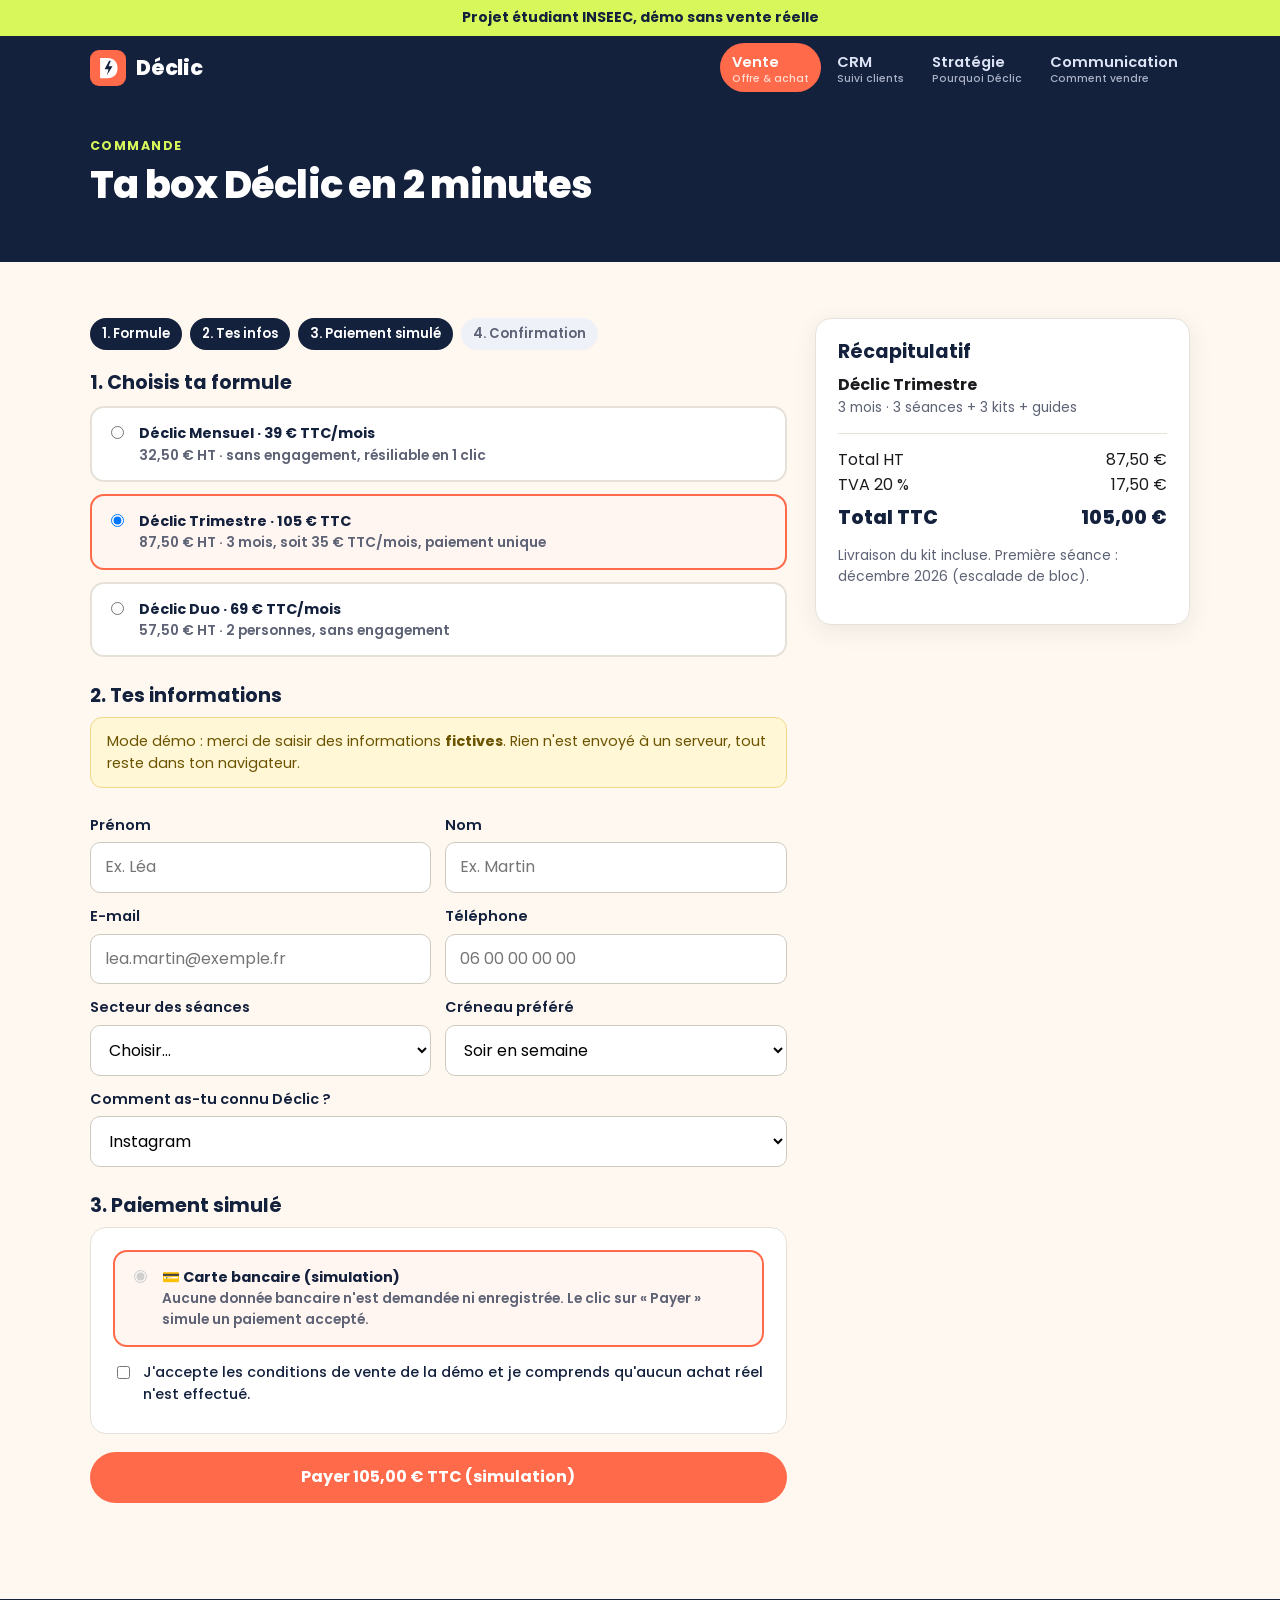
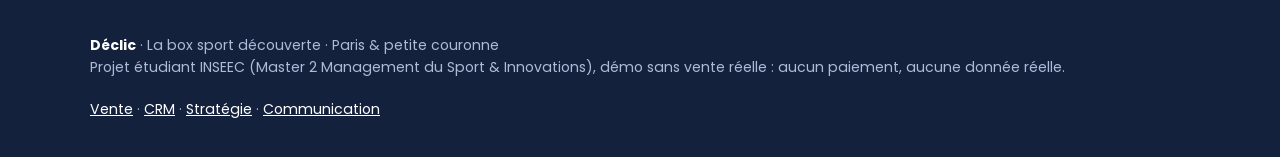
==== commande.html @ 5b5aa3af "Add files via upload" ====
<!DOCTYPE html>
<html lang="fr">
<head>
<meta charset="utf-8">
<meta name="viewport" content="width=device-width,initial-scale=1">
<title>Commander · Déclic</title>
<meta name="description" content="Déclic : chaque mois, un nouveau sport à tester à Paris avec une séance d'initiation encadrée, un kit et un guide. Projet étudiant INSEEC en mode démo.">
<link rel="icon" href="assets/favicon.svg" type="image/svg+xml">
<link rel="preconnect" href="https://fonts.googleapis.com">
<link rel="preconnect" href="https://fonts.gstatic.com" crossorigin>
<link href="https://fonts.googleapis.com/css2?family=Poppins:wght@400;500;600;700;800&display=swap" rel="stylesheet">
<link rel="stylesheet" href="assets/style.css">
<script src="assets/app.js"></script>
</head>
<body>
<div class="demo-banner" role="note">Projet étudiant INSEEC, démo sans vente réelle</div>
<header class="site-header">
  <div class="wrap">
    <a class="brand" href="index.html"><img src="assets/logo.svg" alt="Logo Déclic">Déclic</a>
    <button class="menu-btn" aria-label="Ouvrir le menu">Menu</button>
    <nav class="nav"><a href="index.html" class="active">Vente<span class="tag">Offre & achat</span></a><a href="crm.html" class="">CRM<span class="tag">Suivi clients</span></a><a href="strategie.html" class="">Stratégie<span class="tag">Pourquoi Déclic</span></a><a href="communication.html" class="">Communication<span class="tag">Comment vendre</span></a></nav>
  </div>
</header>
<main>
<section class="page-head" style="padding:36px 0">
  <div class="wrap">
    <div class="eyebrow" style="color:var(--lime)">Commande</div>
    <h1 style="font-size:clamp(1.7rem,4vw,2.4rem)">Ta box Déclic en 2 minutes</h1>
  </div>
</section>
<section>
  <div class="wrap checkout">
    <form id="orderForm">
      <div class="steps"><span class="on">1. Formule</span><span class="on">2. Tes infos</span><span class="on">3. Paiement simulé</span><span>4. Confirmation</span></div>

      <h3>1. Choisis ta formule</h3>
      <label class="plan-option"><input type="radio" name="formule" value="mensuel"><div><strong>Déclic Mensuel · 39 € TTC/mois</strong><div class="small muted">32,50 € HT · sans engagement, résiliable en 1 clic</div></div></label>
      <label class="plan-option"><input type="radio" name="formule" value="trimestre"><div><strong>Déclic Trimestre · 105 € TTC</strong><div class="small muted">87,50 € HT · 3 mois, soit 35 € TTC/mois, paiement unique</div></div></label>
      <label class="plan-option"><input type="radio" name="formule" value="duo"><div><strong>Déclic Duo · 69 € TTC/mois</strong><div class="small muted">57,50 € HT · 2 personnes, sans engagement</div></div></label>

      <h3 style="margin-top:28px">2. Tes informations</h3>
      <p class="notice small">Mode démo : merci de saisir des informations <strong>fictives</strong>. Rien n'est envoyé à un serveur, tout reste dans ton navigateur.</p>
      <div class="form-row">
        <div><label for="prenom">Prénom</label><input id="prenom" required placeholder="Ex. Léa"></div>
        <div><label for="nom">Nom</label><input id="nom" required placeholder="Ex. Martin"></div>
      </div>
      <div class="form-row">
        <div><label for="email">E-mail</label><input id="email" type="email" required placeholder="lea.martin@exemple.fr"></div>
        <div><label for="tel">Téléphone</label><input id="tel" placeholder="06 00 00 00 00"></div>
      </div>
      <div class="form-row">
        <div><label for="secteur">Secteur des séances</label>
          <select id="secteur" required>
            <option value="">Choisir…</option>
            <option>Paris (75)</option><option>Hauts-de-Seine (92)</option><option>Seine-Saint-Denis (93)</option><option>Val-de-Marne (94)</option>
          </select></div>
        <div><label for="creneau">Créneau préféré</label>
          <select id="creneau"><option>Soir en semaine</option><option>Samedi</option><option>Dimanche</option></select></div>
      </div>
      <label for="source">Comment as-tu connu Déclic ?</label>
      <select id="source"><option>Instagram</option><option>TikTok</option><option>LinkedIn</option><option>Partenaire (salle de sport)</option><option>Bouche-à-oreille</option><option>Recherche Google</option></select>

      <h3 style="margin-top:28px">3. Paiement simulé</h3>
      <div class="card" style="box-shadow:none">
        <label class="plan-option selected" style="margin:0"><input type="radio" checked disabled><div><strong>💳 Carte bancaire (simulation)</strong><div class="small muted">Aucune donnée bancaire n'est demandée ni enregistrée. Le clic sur « Payer » simule un paiement accepté.</div></div></label>
        <label style="display:flex;gap:10px;align-items:flex-start;font-weight:500;margin-top:14px"><input type="checkbox" id="cgv" required style="width:auto;margin-top:5px"> J'accepte les conditions de vente de la démo et je comprends qu'aucun achat réel n'est effectué.</label>
      </div>
      <button class="btn" type="submit" id="payBtn" style="margin-top:18px;width:100%">Payer (simulation)</button>
    </form>

    <aside class="card summary-box">
      <h3>Récapitulatif</h3>
      <div id="sumName" style="font-weight:700">Choisis une formule</div>
      <div class="small muted" id="sumDesc"></div>
      <hr style="border:0;border-top:1px solid var(--line);margin:14px 0">
      <div style="display:flex;justify-content:space-between"><span>Total HT</span><span id="sumHT">-</span></div>
      <div style="display:flex;justify-content:space-between"><span>TVA 20 %</span><span id="sumTVA">-</span></div>
      <div style="display:flex;justify-content:space-between;font-weight:800;font-size:1.2rem;margin-top:6px;color:var(--navy)"><span>Total TTC</span><span id="sumTTC">-</span></div>
      <p class="small muted" style="margin-top:12px">Livraison du kit incluse. Première séance : décembre 2026 (escalade de bloc).</p>
    </aside>
  </div>
</section>

<script>
(function(){
  var PLANS={
    mensuel:{nom:'Déclic Mensuel',ttc:39,desc:'Sans engagement · 1 séance + kit + guide par mois'},
    trimestre:{nom:'Déclic Trimestre',ttc:105,desc:'3 mois · 3 séances + 3 kits + guides'},
    duo:{nom:'Déclic Duo',ttc:69,desc:'2 personnes · sans engagement'}
  };
  var form=document.getElementById('orderForm');
  var radios=form.querySelectorAll('input[name=formule]');
  function update(){
    var v=(form.querySelector('input[name=formule]:checked')||{}).value;
    form.querySelectorAll('.plan-option').forEach(function(l){var r=l.querySelector('input[name=formule]'); if(r) l.classList.toggle('selected',r.checked);});
    if(!v) return;
    var p=PLANS[v], ht=p.ttc/1.2;
    sumName.textContent=p.nom; sumDesc.textContent=p.desc;
    sumHT.textContent=DECLIC.euro(ht); sumTVA.textContent=DECLIC.euro(p.ttc-ht); sumTTC.textContent=DECLIC.euro(p.ttc);
    payBtn.textContent='Payer '+DECLIC.euro(p.ttc)+' TTC (simulation)';
  }
  radios.forEach(function(r){r.addEventListener('change',update)});
  var q=new URLSearchParams(location.search).get('formule');
  var pre=form.querySelector('input[value="'+(PLANS[q]?q:'trimestre')+'"]'); pre.checked=true; update();

  form.addEventListener('submit',function(e){
    e.preventDefault();
    var v=form.querySelector('input[name=formule]:checked').value, p=PLANS[v];
    var id='CMD-'+Date.now().toString().slice(-6);
    var order={type:'commande',id:id,formule:v,formuleNom:p.nom,ttc:p.ttc,ht:Math.round(p.ttc/1.2*100)/100,
      prenom:prenom.value.trim(),nom:nom.value.trim(),email:email.value.trim(),tel:tel.value.trim(),
      secteur:secteur.value,creneau:creneau.value,source:source.value,date:new Date().toISOString()};
    var list=JSON.parse(localStorage.getItem(DECLIC.ORDERS)||'[]'); list.push(order);
    localStorage.setItem(DECLIC.ORDERS,JSON.stringify(list));
    sessionStorage.setItem('declic_last_order',JSON.stringify(order));
    payBtn.disabled=true; payBtn.textContent='Paiement en cours (simulation)…';
    setTimeout(function(){location.href='confirmation.html?id='+id;},900);
  });
})();
</script>

</main>
<footer class="site-footer">
  <div class="wrap">
    <div><strong style="color:#fff">Déclic</strong> · La box sport découverte · Paris & petite couronne<br>
    Projet étudiant INSEEC (Master 2 Management du Sport & Innovations), démo sans vente réelle : aucun paiement, aucune donnée réelle.</div>
    <div><a href="index.html">Vente</a> · <a href="crm.html">CRM</a> · <a href="strategie.html">Stratégie</a> · <a href="communication.html">Communication</a></div>
  </div>
</footer>
</body>
</html>
---- assets/style.css ----
:root{
  --navy:#14213D; --navy2:#1F3160; --coral:#FF6B4A; --coral-d:#E4532F;
  --lime:#D7F75B; --cream:#FFF8F0; --ink:#1B1B1F; --muted:#5D6275;
  --line:#E6E1D8; --white:#fff; --ok:#1E9E6A; --ko:#C8403A; --warn:#E3A008;
  --r:16px; --shadow:0 6px 24px rgba(20,33,61,.08);
}
*{box-sizing:border-box}
html{scroll-behavior:smooth}
body{margin:0;font-family:"Poppins",system-ui,-apple-system,Segoe UI,Roboto,sans-serif;color:var(--ink);background:var(--cream);line-height:1.55;font-size:16px}
img{max-width:100%;display:block}
a{color:var(--coral-d)}
h1,h2,h3,h4{font-family:"Poppins",system-ui,sans-serif;line-height:1.15;margin:0 0 .5em;color:var(--navy)}
h1{font-size:clamp(2rem,5vw,3.4rem);font-weight:800;letter-spacing:-.02em}
h2{font-size:clamp(1.5rem,3.4vw,2.2rem);font-weight:800;letter-spacing:-.01em}
h3{font-size:1.2rem;font-weight:700}
p{margin:0 0 1em}
.wrap{max-width:1140px;margin:0 auto;padding:0 20px}
section{padding:56px 0}
.eyebrow{text-transform:uppercase;letter-spacing:.12em;font-size:.78rem;font-weight:700;color:var(--coral-d);margin-bottom:.6em}
.lead{font-size:1.15rem;color:var(--muted);max-width:720px}
.muted{color:var(--muted)}
.small{font-size:.86rem}

/* Bandeau démo */
.demo-banner{background:var(--lime);color:var(--navy);text-align:center;font-weight:700;font-size:.88rem;padding:7px 12px;position:sticky;top:0;z-index:60}

/* Header / nav */
.site-header{background:var(--navy);color:#fff;position:sticky;top:34px;z-index:50}
.site-header .wrap{display:flex;align-items:center;justify-content:space-between;gap:16px;min-height:64px}
.brand{display:flex;align-items:center;gap:10px;color:#fff;text-decoration:none;font-weight:800;font-size:1.3rem;letter-spacing:-.01em}
.brand img{width:36px;height:36px}
.nav{display:flex;gap:4px;flex-wrap:wrap}
.nav a{color:#DCE3F5;text-decoration:none;font-weight:600;font-size:.92rem;padding:8px 12px;border-radius:999px}
.nav a:hover{background:rgba(255,255,255,.08);color:#fff}
.nav a.active{background:var(--coral);color:#fff}
.nav .tag{font-size:.65rem;opacity:.75;display:block;font-weight:500;line-height:1}
.menu-btn{display:none;background:none;border:1px solid rgba(255,255,255,.3);color:#fff;border-radius:10px;padding:8px 12px;font:inherit;font-weight:600}
@media (max-width:860px){
  .menu-btn{display:block}
  .nav{display:none;position:absolute;left:0;right:0;top:64px;background:var(--navy);flex-direction:column;padding:10px 20px 18px}
  .nav.open{display:flex}
  .site-header .wrap{position:relative}
}

/* Buttons */
.btn{display:inline-flex;align-items:center;justify-content:center;gap:8px;background:var(--coral);color:#fff;border:0;border-radius:999px;padding:13px 24px;font:inherit;font-weight:700;text-decoration:none;cursor:pointer;transition:.15s}
.btn:hover{background:var(--coral-d);transform:translateY(-1px)}
.btn.secondary{background:transparent;color:var(--navy);border:2px solid var(--navy)}
.btn.secondary:hover{background:var(--navy);color:#fff}
.btn.light{background:#fff;color:var(--navy)}
.btn.small{padding:7px 14px;font-size:.85rem}
.btn.ghost{background:#EEF1F8;color:var(--navy)}
.btn.ghost:hover{background:#DDE3F1}
.btn[disabled]{opacity:.5;cursor:not-allowed;transform:none}

/* Hero */
.hero{background:var(--navy);color:#fff;padding:64px 0 72px;overflow:hidden;position:relative}
.hero h1{color:#fff}
.hero h1 em{font-style:normal;color:var(--lime)}
.hero .lead{color:#C9D3EA}
.hero-grid{display:grid;grid-template-columns:1.2fr .8fr;gap:40px;align-items:center}
.hero-card{background:var(--cream);color:var(--ink);border-radius:24px;padding:22px;box-shadow:0 20px 50px rgba(0,0,0,.25);transform:rotate(2deg)}
.hero-card .month{display:flex;align-items:center;gap:12px;padding:10px 0;border-bottom:1px dashed var(--line)}
.hero-card .month:last-child{border:0}
.hero-card .dot{width:42px;height:42px;border-radius:12px;display:grid;place-items:center;font-size:1.3rem;flex:none}
.promise{background:rgba(255,255,255,.08);border-left:4px solid var(--lime);padding:14px 18px;border-radius:10px;margin:22px 0;font-size:1.05rem}
.cta-row{display:flex;gap:12px;flex-wrap:wrap}
@media (max-width:860px){.hero-grid{grid-template-columns:1fr}.hero-card{transform:none}}

/* Cards & grids */
.grid{display:grid;gap:20px}
.g2{grid-template-columns:repeat(2,1fr)}.g3{grid-template-columns:repeat(3,1fr)}.g4{grid-template-columns:repeat(4,1fr)}
@media (max-width:900px){.g3,.g4{grid-template-columns:repeat(2,1fr)}}
@media (max-width:600px){.g2,.g3,.g4{grid-template-columns:1fr}}
.card{background:#fff;border:1px solid var(--line);border-radius:var(--r);padding:22px;box-shadow:var(--shadow)}
.card.navy{background:var(--navy);color:#fff;border:0}
.card.navy h3,.card.navy h2{color:#fff}
.step-num{width:40px;height:40px;border-radius:50%;background:var(--coral);color:#fff;font-weight:800;display:grid;place-items:center;margin-bottom:12px}
.pill{display:inline-block;padding:3px 10px;border-radius:999px;font-size:.75rem;font-weight:700;background:#EEF1F8;color:var(--navy)}
.pill.coral{background:#FFE4DC;color:var(--coral-d)}
.pill.lime{background:var(--lime);color:var(--navy)}
.pill.ok{background:#D9F4E8;color:var(--ok)}
.pill.ko{background:#FBE0DE;color:var(--ko)}

/* Pricing */
.price-card{position:relative;display:flex;flex-direction:column}
.price-card.featured{border:2px solid var(--coral);transform:translateY(-6px)}
.price-card .badge{position:absolute;top:-12px;left:22px;background:var(--coral);color:#fff;font-size:.75rem;font-weight:700;padding:4px 12px;border-radius:999px}
.price{font-size:2.6rem;font-weight:800;color:var(--navy);line-height:1}
.price small{font-size:1rem;font-weight:600;color:var(--muted)}
.ht{font-size:.82rem;color:var(--muted);margin:6px 0 14px}
.list{list-style:none;padding:0;margin:0 0 18px}
.list li{padding:6px 0 6px 28px;position:relative}
.list li::before{content:"✓";position:absolute;left:0;color:var(--ok);font-weight:800}
.list.no li::before{content:"✕";color:var(--ko)}
.price-card .btn{margin-top:auto}

/* Tables */
.table-wrap{overflow-x:auto;border-radius:var(--r);border:1px solid var(--line);background:#fff}
table{width:100%;border-collapse:collapse;font-size:.92rem}
th,td{padding:12px 14px;text-align:left;border-bottom:1px solid var(--line);vertical-align:top}
th{background:var(--navy);color:#fff;font-weight:600;white-space:nowrap}
tr:last-child td{border-bottom:0}
tr.us td{background:#FFF1EC;font-weight:600}

/* FAQ */
details{background:#fff;border:1px solid var(--line);border-radius:12px;padding:14px 18px;margin-bottom:10px}
summary{cursor:pointer;font-weight:700;color:var(--navy)}
details p{margin:10px 0 0;color:var(--muted)}

/* Forms */
label{display:block;font-weight:600;font-size:.9rem;margin:12px 0 6px;color:var(--navy)}
input,select,textarea{width:100%;padding:12px 14px;border:1px solid #CFCAC0;border-radius:10px;font:inherit;background:#fff}
input:focus,select:focus,textarea:focus{outline:2px solid var(--coral);border-color:transparent}
.form-row{display:grid;grid-template-columns:1fr 1fr;gap:14px}
@media (max-width:600px){.form-row{grid-template-columns:1fr}}
.notice{background:#FFF7D6;border:1px solid #F0D98A;color:#6B5300;padding:12px 16px;border-radius:12px;font-size:.9rem}
.success{background:#D9F4E8;border:1px solid #9FDCC0;color:#0F5C3C;padding:14px 16px;border-radius:12px}

/* Checkout */
.checkout{display:grid;grid-template-columns:1.3fr .7fr;gap:28px;align-items:start}
@media (max-width:860px){.checkout{grid-template-columns:1fr}}
.plan-option{display:flex;gap:12px;align-items:flex-start;border:2px solid var(--line);border-radius:14px;padding:14px;margin-bottom:10px;cursor:pointer;background:#fff}
.plan-option input{width:auto;margin-top:4px}
.plan-option.selected{border-color:var(--coral);background:#FFF5F1}
.summary-box{position:sticky;top:120px}
.steps{display:flex;gap:8px;margin-bottom:22px;flex-wrap:wrap}
.steps span{padding:6px 12px;border-radius:999px;background:#EEF1F8;font-size:.82rem;font-weight:600;color:var(--muted)}
.steps span.on{background:var(--navy);color:#fff}

/* Footer */
.site-footer{background:var(--navy);color:#AFBAD6;padding:36px 0;font-size:.88rem;margin-top:40px}
.site-footer a{color:#fff}
.site-footer .wrap{display:flex;justify-content:space-between;gap:20px;flex-wrap:wrap}

/* Strategy */
.kpi{font-size:2.2rem;font-weight:800;color:var(--coral-d);line-height:1}
.src{font-size:.8rem}
.src a{word-break:break-word}
.persona{display:grid;grid-template-columns:90px 1fr;gap:16px}
.avatar{width:90px;height:90px;border-radius:50%;display:grid;place-items:center;font-size:2rem;font-weight:800;color:#fff}
dl.facts{display:grid;grid-template-columns:auto 1fr;gap:4px 12px;margin:10px 0 0;font-size:.92rem}
dl.facts dt{font-weight:700;color:var(--navy)}
dl.facts dd{margin:0}
@media (max-width:600px){.persona{grid-template-columns:1fr}.persona .avatar{width:64px;height:64px;font-size:1.5rem}dl.facts{grid-template-columns:1fr;gap:0}dl.facts dd{margin-bottom:8px}}
.calc{background:#F3F5FA;border-radius:12px;padding:14px 16px;font-family:ui-monospace,Menlo,monospace;font-size:.85rem;white-space:pre-wrap;overflow-x:auto}
.toc{display:flex;flex-wrap:wrap;gap:8px;margin-top:18px}
.toc a{background:#fff;border:1px solid var(--line);padding:6px 12px;border-radius:999px;text-decoration:none;color:var(--navy);font-weight:600;font-size:.85rem}
.page-head{background:var(--navy);color:#fff;padding:48px 0}
.page-head h1{color:#fff}
.page-head .lead{color:#C9D3EA}
.alt{background:#fff}
.bar{height:12px;border-radius:999px;background:#EEF1F8;overflow:hidden}
.bar>span{display:block;height:100%;background:var(--coral)}

/* Posts */
.post{display:flex;flex-direction:column}
.post img{border-radius:12px;border:1px solid var(--line);margin-bottom:12px;background:#fff}
.post .meta{display:flex;flex-wrap:wrap;gap:6px;margin-bottom:10px}
.post pre{white-space:pre-wrap;font-family:inherit;font-size:.9rem;background:#F7F5F1;border-radius:10px;padding:12px;margin:0 0 10px}
.cal{display:grid;grid-template-columns:110px repeat(7,1fr);gap:4px;font-size:.78rem;min-width:820px}
.cal div{background:#fff;border:1px solid var(--line);border-radius:8px;padding:6px;min-height:58px}
.cal .h{background:var(--navy);color:#fff;font-weight:700;min-height:auto;text-align:center}
.cal .w{background:#F3F5FA;font-weight:700;color:var(--navy)}
.cal .ev{display:block;border-radius:6px;padding:2px 5px;margin-bottom:3px;font-weight:600}
.ev.ig{background:#FFE4DC;color:#A63A1D}.ev.tt{background:#E3E8FF;color:#26338A}.ev.li{background:#DCEFFB;color:#0B5A85}.ev.ot{background:#EDF8C8;color:#4A5A00}

/* CRM */
.crm-tabs{display:flex;gap:8px;flex-wrap:wrap;margin-bottom:20px}
.crm-tabs button{border:0;background:#fff;border:1px solid var(--line);padding:9px 16px;border-radius:999px;font:inherit;font-weight:600;color:var(--navy);cursor:pointer}
.crm-tabs button.on{background:var(--navy);color:#fff;border-color:var(--navy)}
.toolbar{display:flex;gap:10px;flex-wrap:wrap;margin-bottom:14px}
.toolbar input,.toolbar select{width:auto;flex:1;min-width:160px}
.kanban{display:grid;grid-template-columns:repeat(5,minmax(200px,1fr));gap:12px;overflow-x:auto;padding-bottom:8px}
.col{background:#EEF1F8;border-radius:14px;padding:10px;min-height:200px}
.col h4{font-size:.85rem;display:flex;justify-content:space-between;margin:4px 4px 10px}
.kcard{background:#fff;border-radius:10px;padding:10px;margin-bottom:8px;box-shadow:0 2px 6px rgba(0,0,0,.05);font-size:.85rem}
.kcard b{color:var(--navy);cursor:pointer}
.kcard .acts{display:flex;gap:4px;margin-top:8px}
.kcard .acts button{flex:1;border:0;background:#EEF1F8;border-radius:6px;padding:4px;cursor:pointer;font-weight:700}
.kcard .acts button:hover{background:var(--coral);color:#fff}
.modal-bg{position:fixed;inset:0;background:rgba(20,33,61,.55);display:none;align-items:flex-start;justify-content:center;z-index:100;padding:40px 14px;overflow-y:auto}
.modal-bg.open{display:flex}
.modal{background:#fff;border-radius:18px;max-width:640px;width:100%;padding:24px;position:relative}
.modal .close{position:absolute;right:14px;top:12px;border:0;background:#EEF1F8;border-radius:50%;width:34px;height:34px;font-size:1.1rem;cursor:pointer}
.timeline{list-style:none;padding:0;margin:0}
.timeline li{border-left:3px solid var(--coral);padding:4px 0 10px 14px;font-size:.88rem}
.timeline li span{color:var(--muted);font-size:.78rem;display:block}
.stat{font-size:2rem;font-weight:800;color:var(--navy);line-height:1.1}
.new-flag{background:var(--lime);color:var(--navy);font-size:.7rem;font-weight:800;padding:2px 6px;border-radius:6px}
.clickrow{cursor:pointer}.clickrow:hover td{background:#FFF7F3}
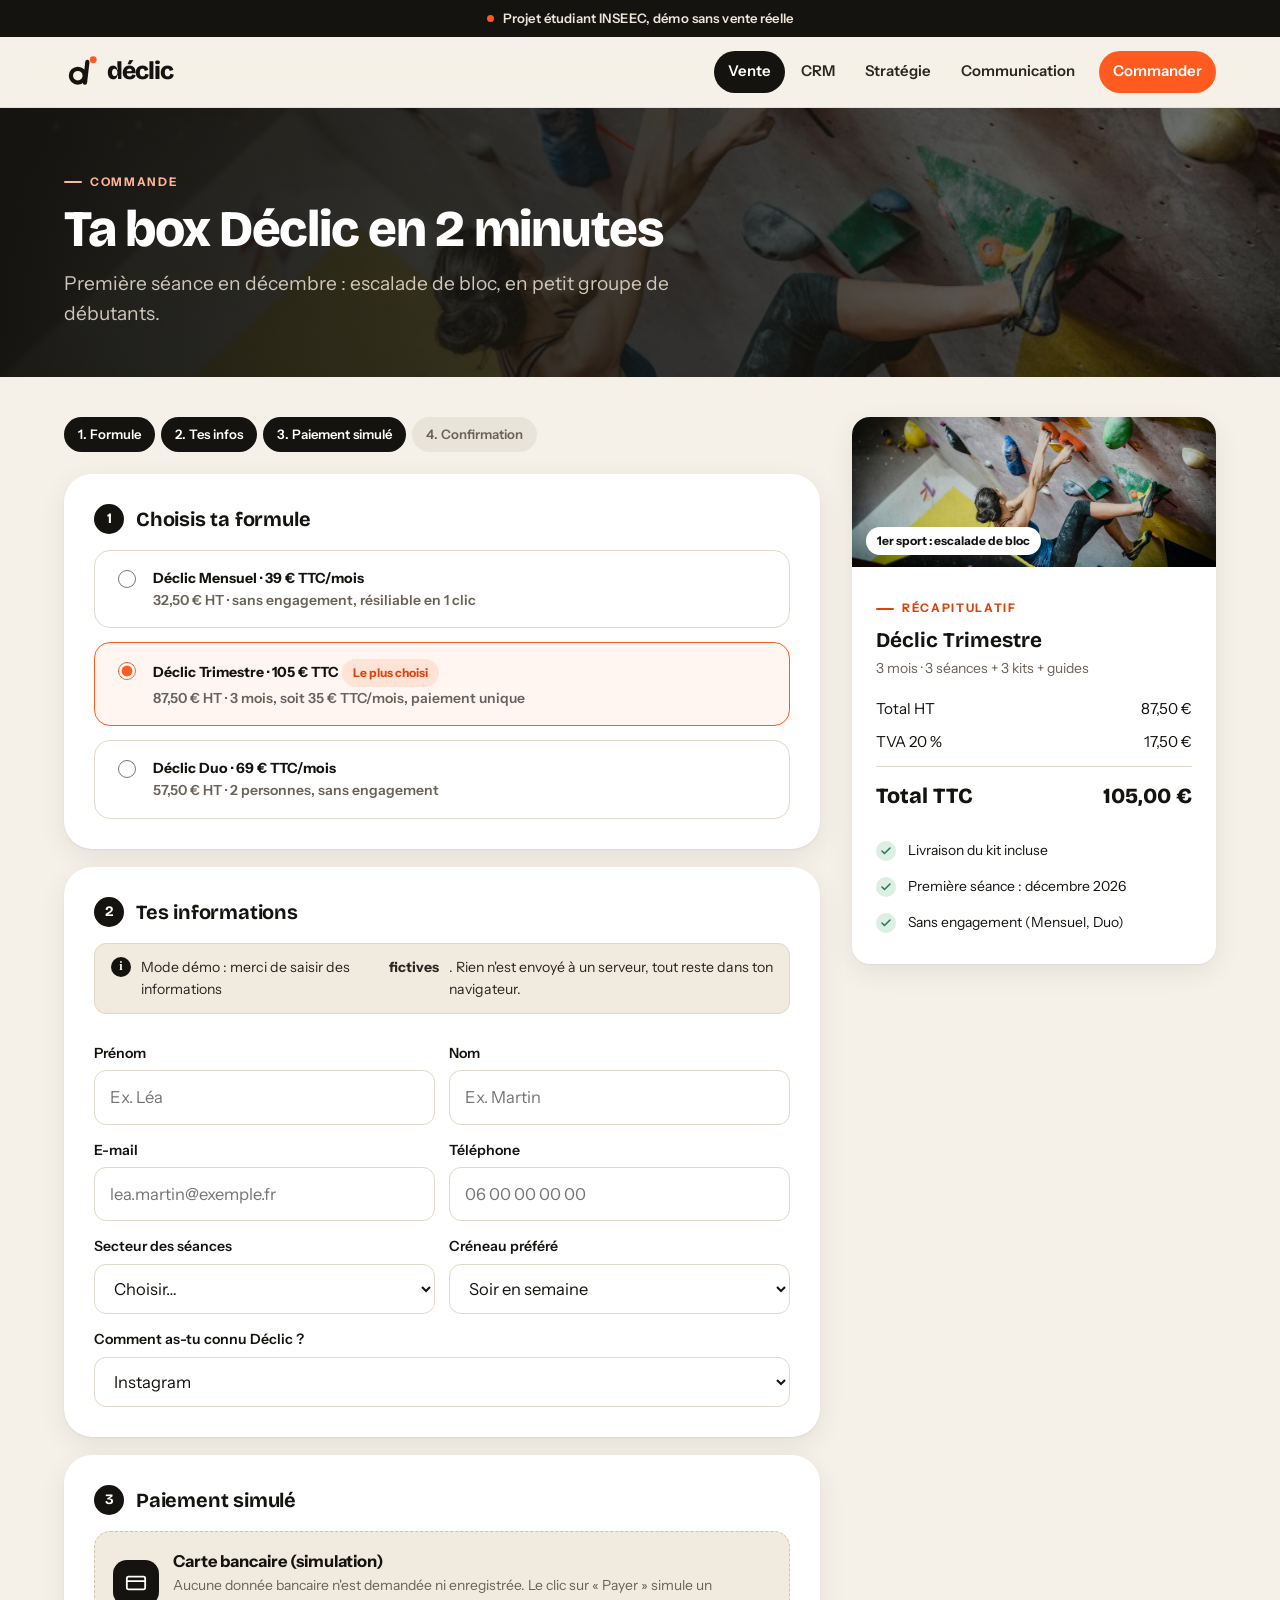
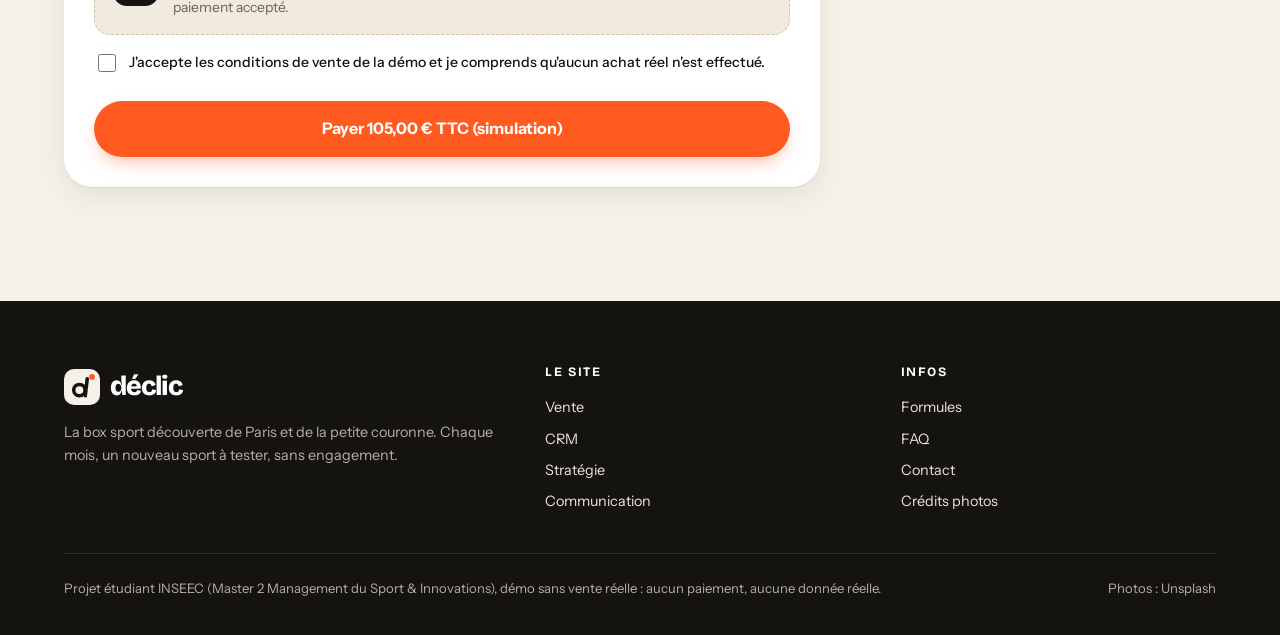
==== commit 7a428f22: "Add files via upload" ====
--- a/commande.html
+++ b/commande.html
@@ -5,10 +5,11 @@
 <meta name="viewport" content="width=device-width,initial-scale=1">
 <title>Commander · Déclic</title>
 <meta name="description" content="Déclic : chaque mois, un nouveau sport à tester à Paris avec une séance d'initiation encadrée, un kit et un guide. Projet étudiant INSEEC en mode démo.">
+<meta name="theme-color" content="#15130F">
 <link rel="icon" href="assets/favicon.svg" type="image/svg+xml">
 <link rel="preconnect" href="https://fonts.googleapis.com">
 <link rel="preconnect" href="https://fonts.gstatic.com" crossorigin>
-<link href="https://fonts.googleapis.com/css2?family=Poppins:wght@400;500;600;700;800&display=swap" rel="stylesheet">
+<link href="https://fonts.googleapis.com/css2?family=Bricolage+Grotesque:opsz,wght@12..96,500..800&family=Instrument+Sans:wght@400..700&display=swap" rel="stylesheet">
 <link rel="stylesheet" href="assets/style.css">
 <script src="assets/app.js"></script>
 </head>
@@ -16,67 +17,81 @@
 <div class="demo-banner" role="note">Projet étudiant INSEEC, démo sans vente réelle</div>
 <header class="site-header">
   <div class="wrap">
-    <a class="brand" href="index.html"><img src="assets/logo.svg" alt="Logo Déclic">Déclic</a>
-    <button class="menu-btn" aria-label="Ouvrir le menu">Menu</button>
-    <nav class="nav"><a href="index.html" class="active">Vente<span class="tag">Offre & achat</span></a><a href="crm.html" class="">CRM<span class="tag">Suivi clients</span></a><a href="strategie.html" class="">Stratégie<span class="tag">Pourquoi Déclic</span></a><a href="communication.html" class="">Communication<span class="tag">Comment vendre</span></a></nav>
+    <a class="brand" href="index.html"><img src="assets/logo.svg" alt="">déclic</a>
+    <button class="menu-btn" aria-label="Ouvrir le menu" aria-expanded="false">Menu</button>
+    <nav class="nav"><a href="index.html" class="active">Vente</a><a href="crm.html">CRM</a><a href="strategie.html">Stratégie</a><a href="communication.html">Communication</a><a href="commande.html" class="nav-cta">Commander</a></nav>
   </div>
 </header>
 <main>
-<section class="page-head" style="padding:36px 0">
+<section class="page-head photo" style="padding:56px 0 48px;background-image:url(assets/img/escalade.jpg)">
   <div class="wrap">
-    <div class="eyebrow" style="color:var(--lime)">Commande</div>
-    <h1 style="font-size:clamp(1.7rem,4vw,2.4rem)">Ta box Déclic en 2 minutes</h1>
+    <div class="eyebrow">Commande</div>
+    <h1 style="font-size:clamp(2rem,4.5vw,3.2rem);margin:0">Ta box Déclic en 2 minutes</h1>
+    <p class="lead" style="margin:12px 0 0">Première séance en décembre : escalade de bloc, en petit groupe de débutants.</p>
   </div>
 </section>
-<section>
+<section style="padding-top:40px">
   <div class="wrap checkout">
     <form id="orderForm">
       <div class="steps"><span class="on">1. Formule</span><span class="on">2. Tes infos</span><span class="on">3. Paiement simulé</span><span>4. Confirmation</span></div>
 
-      <h3>1. Choisis ta formule</h3>
-      <label class="plan-option"><input type="radio" name="formule" value="mensuel"><div><strong>Déclic Mensuel · 39 € TTC/mois</strong><div class="small muted">32,50 € HT · sans engagement, résiliable en 1 clic</div></div></label>
-      <label class="plan-option"><input type="radio" name="formule" value="trimestre"><div><strong>Déclic Trimestre · 105 € TTC</strong><div class="small muted">87,50 € HT · 3 mois, soit 35 € TTC/mois, paiement unique</div></div></label>
-      <label class="plan-option"><input type="radio" name="formule" value="duo"><div><strong>Déclic Duo · 69 € TTC/mois</strong><div class="small muted">57,50 € HT · 2 personnes, sans engagement</div></div></label>
+      <div class="form-block">
+        <h3><span class="n">1</span>Choisis ta formule</h3>
+        <label class="plan-option"><input type="radio" name="formule" value="mensuel"><div><strong>Déclic Mensuel · 39 € TTC/mois</strong><div class="small muted">32,50 € HT · sans engagement, résiliable en 1 clic</div></div></label>
+        <label class="plan-option"><input type="radio" name="formule" value="trimestre"><div><strong>Déclic Trimestre · 105 € TTC</strong> <span class="pill coral">Le plus choisi</span><div class="small muted">87,50 € HT · 3 mois, soit 35 € TTC/mois, paiement unique</div></div></label>
+        <label class="plan-option" style="margin-bottom:0"><input type="radio" name="formule" value="duo"><div><strong>Déclic Duo · 69 € TTC/mois</strong><div class="small muted">57,50 € HT · 2 personnes, sans engagement</div></div></label>
+      </div>
 
-      <h3 style="margin-top:28px">2. Tes informations</h3>
-      <p class="notice small">Mode démo : merci de saisir des informations <strong>fictives</strong>. Rien n'est envoyé à un serveur, tout reste dans ton navigateur.</p>
-      <div class="form-row">
-        <div><label for="prenom">Prénom</label><input id="prenom" required placeholder="Ex. Léa"></div>
-        <div><label for="nom">Nom</label><input id="nom" required placeholder="Ex. Martin"></div>
+      <div class="form-block">
+        <h3><span class="n">2</span>Tes informations</h3>
+        <p class="notice small">Mode démo : merci de saisir des informations <strong>fictives</strong>. Rien n'est envoyé à un serveur, tout reste dans ton navigateur.</p>
+        <div class="form-row">
+          <div><label for="prenom">Prénom</label><input id="prenom" required placeholder="Ex. Léa" autocomplete="off"></div>
+          <div><label for="nom">Nom</label><input id="nom" required placeholder="Ex. Martin" autocomplete="off"></div>
+        </div>
+        <div class="form-row">
+          <div><label for="email">E-mail</label><input id="email" type="email" required placeholder="lea.martin@exemple.fr" autocomplete="off"></div>
+          <div><label for="tel">Téléphone</label><input id="tel" placeholder="06 00 00 00 00" autocomplete="off"></div>
+        </div>
+        <div class="form-row">
+          <div><label for="secteur">Secteur des séances</label>
+            <select id="secteur" required>
+              <option value="">Choisir…</option>
+              <option>Paris (75)</option><option>Hauts-de-Seine (92)</option><option>Seine-Saint-Denis (93)</option><option>Val-de-Marne (94)</option>
+            </select></div>
+          <div><label for="creneau">Créneau préféré</label>
+            <select id="creneau"><option>Soir en semaine</option><option>Samedi</option><option>Dimanche</option></select></div>
+        </div>
+        <label for="source">Comment as-tu connu Déclic ?</label>
+        <select id="source"><option>Instagram</option><option>TikTok</option><option>LinkedIn</option><option>Partenaire (salle de sport)</option><option>Bouche-à-oreille</option><option>Recherche Google</option></select>
       </div>
-      <div class="form-row">
-        <div><label for="email">E-mail</label><input id="email" type="email" required placeholder="lea.martin@exemple.fr"></div>
-        <div><label for="tel">Téléphone</label><input id="tel" placeholder="06 00 00 00 00"></div>
+
+      <div class="form-block">
+        <h3><span class="n">3</span>Paiement simulé</h3>
+        <div class="pay-sim">
+          <span class="ic-badge dark"><svg class="ic"><use href="assets/icons.svg#card"/></svg></span>
+          <div><strong>Carte bancaire (simulation)</strong><div class="small muted">Aucune donnée bancaire n'est demandée ni enregistrée. Le clic sur « Payer » simule un paiement accepté.</div></div>
+        </div>
+        <label class="check-line"><input type="checkbox" id="cgv" required> J'accepte les conditions de vente de la démo et je comprends qu'aucun achat réel n'est effectué.</label>
+        <button class="btn" type="submit" id="payBtn" style="margin-top:20px;width:100%">Payer (simulation)</button>
       </div>
-      <div class="form-row">
-        <div><label for="secteur">Secteur des séances</label>
-          <select id="secteur" required>
-            <option value="">Choisir…</option>
-            <option>Paris (75)</option><option>Hauts-de-Seine (92)</option><option>Seine-Saint-Denis (93)</option><option>Val-de-Marne (94)</option>
-          </select></div>
-        <div><label for="creneau">Créneau préféré</label>
-          <select id="creneau"><option>Soir en semaine</option><option>Samedi</option><option>Dimanche</option></select></div>
-      </div>
-      <label for="source">Comment as-tu connu Déclic ?</label>
-      <select id="source"><option>Instagram</option><option>TikTok</option><option>LinkedIn</option><option>Partenaire (salle de sport)</option><option>Bouche-à-oreille</option><option>Recherche Google</option></select>
-
-      <h3 style="margin-top:28px">3. Paiement simulé</h3>
-      <div class="card" style="box-shadow:none">
-        <label class="plan-option selected" style="margin:0"><input type="radio" checked disabled><div><strong>💳 Carte bancaire (simulation)</strong><div class="small muted">Aucune donnée bancaire n'est demandée ni enregistrée. Le clic sur « Payer » simule un paiement accepté.</div></div></label>
-        <label style="display:flex;gap:10px;align-items:flex-start;font-weight:500;margin-top:14px"><input type="checkbox" id="cgv" required style="width:auto;margin-top:5px"> J'accepte les conditions de vente de la démo et je comprends qu'aucun achat réel n'est effectué.</label>
-      </div>
-      <button class="btn" type="submit" id="payBtn" style="margin-top:18px;width:100%">Payer (simulation)</button>
     </form>
 
     <aside class="card summary-box">
-      <h3>Récapitulatif</h3>
-      <div id="sumName" style="font-weight:700">Choisis une formule</div>
-      <div class="small muted" id="sumDesc"></div>
-      <hr style="border:0;border-top:1px solid var(--line);margin:14px 0">
-      <div style="display:flex;justify-content:space-between"><span>Total HT</span><span id="sumHT">-</span></div>
-      <div style="display:flex;justify-content:space-between"><span>TVA 20 %</span><span id="sumTVA">-</span></div>
-      <div style="display:flex;justify-content:space-between;font-weight:800;font-size:1.2rem;margin-top:6px;color:var(--navy)"><span>Total TTC</span><span id="sumTTC">-</span></div>
-      <p class="small muted" style="margin-top:12px">Livraison du kit incluse. Première séance : décembre 2026 (escalade de bloc).</p>
+      <div class="sb-photo"><img src="assets/img/escalade.jpg" alt="Une grimpeuse sur un mur d'escalade de bloc"><span>1er sport : escalade de bloc</span></div>
+      <div class="sb-body">
+        <div class="eyebrow" style="margin-bottom:.5em">Récapitulatif</div>
+        <div id="sumName" style="font-weight:700;font-family:var(--f-title);font-size:1.3rem">Choisis une formule</div>
+        <div class="small muted" id="sumDesc" style="margin-bottom:14px"></div>
+        <div class="line"><span>Total HT</span><span id="sumHT">-</span></div>
+        <div class="line"><span>TVA 20 %</span><span id="sumTVA">-</span></div>
+        <div class="total"><span>Total TTC</span><span id="sumTTC">-</span></div>
+        <ul class="list small" style="margin:18px 0 0">
+          <li>Livraison du kit incluse</li>
+          <li>Première séance : décembre 2026</li>
+          <li>Sans engagement (Mensuel, Duo)</li>
+        </ul>
+      </div>
     </aside>
   </div>
 </section>
@@ -121,10 +136,13 @@
 
 </main>
 <footer class="site-footer">
-  <div class="wrap">
-    <div><strong style="color:#fff">Déclic</strong> · La box sport découverte · Paris & petite couronne<br>
-    Projet étudiant INSEEC (Master 2 Management du Sport & Innovations), démo sans vente réelle : aucun paiement, aucune donnée réelle.</div>
-    <div><a href="index.html">Vente</a> · <a href="crm.html">CRM</a> · <a href="strategie.html">Stratégie</a> · <a href="communication.html">Communication</a></div>
+  <div class="wrap foot">
+    <div class="foot-grid">
+      <div><div class="foot-brand"><img src="assets/logo.svg" alt="">déclic</div><p>La box sport découverte de Paris et de la petite couronne. Chaque mois, un nouveau sport à tester, sans engagement.</p></div>
+      <div class="foot-col"><h4>Le site</h4><a href="index.html">Vente</a><a href="crm.html">CRM</a><a href="strategie.html">Stratégie</a><a href="communication.html">Communication</a></div>
+      <div class="foot-col"><h4>Infos</h4><a href="index.html#offres">Formules</a><a href="index.html#faq">FAQ</a><a href="index.html#contact">Contact</a><a href="communication.html#credits">Crédits photos</a></div>
+    </div>
+    <div class="foot-bottom"><span>Projet étudiant INSEEC (Master 2 Management du Sport &amp; Innovations), démo sans vente réelle : aucun paiement, aucune donnée réelle.</span><span>Photos : Unsplash</span></div>
   </div>
 </footer>
 </body>
--- a/assets/style.css
+++ b/assets/style.css
@@ -1,191 +1,428 @@
+/* ==========================================================
+   Déclic · feuille de style
+   Identité : noir chaud, crème, orange « déclic »
+   Titres : Bricolage Grotesque · Texte : Instrument Sans
+   ========================================================== */
 :root{
-  --navy:#14213D; --navy2:#1F3160; --coral:#FF6B4A; --coral-d:#E4532F;
-  --lime:#D7F75B; --cream:#FFF8F0; --ink:#1B1B1F; --muted:#5D6275;
-  --line:#E6E1D8; --white:#fff; --ok:#1E9E6A; --ko:#C8403A; --warn:#E3A008;
-  --r:16px; --shadow:0 6px 24px rgba(20,33,61,.08);
+  --ink:#15130F; --ink2:#2A2620; --paper:#F5F1E8; --sand:#EAE3D4; --sand2:#F0EADF;
+  --accent:#FF5A1F; --accent-d:#D9440E; --accent-soft:#FFE3D6; --peach:#FFB596;
+  --forest:#1D3A2E; --forest-soft:#DCE8DF;
+  --muted:#6A6258; --line:#E0D8C8; --white:#fff;
+  --ok:#1F7A4D; --ok-soft:#DCEFE3; --ko:#B8392C; --ko-soft:#F8E1DD;
+  --r:18px; --r-lg:28px;
+  --shadow:0 1px 2px rgba(21,19,15,.06),0 8px 28px rgba(21,19,15,.07);
+  --shadow-lg:0 30px 60px -20px rgba(21,19,15,.35);
+  --f-title:"Bricolage Grotesque",system-ui,-apple-system,"Segoe UI",sans-serif;
+  --f-body:"Instrument Sans",system-ui,-apple-system,"Segoe UI",Roboto,sans-serif;
+  /* alias de l'ancienne charte (styles en ligne) */
+  --navy:var(--ink); --navy2:var(--ink2); --coral:var(--accent); --coral-d:var(--accent-d); --lime:var(--peach); --cream:var(--paper);
 }
 *{box-sizing:border-box}
-html{scroll-behavior:smooth}
-body{margin:0;font-family:"Poppins",system-ui,-apple-system,Segoe UI,Roboto,sans-serif;color:var(--ink);background:var(--cream);line-height:1.55;font-size:16px}
+html{scroll-behavior:smooth;-webkit-text-size-adjust:100%}
+body{margin:0;font-family:var(--f-body);color:var(--ink);background:var(--paper);line-height:1.6;font-size:16.5px;-webkit-font-smoothing:antialiased}
 img{max-width:100%;display:block}
-a{color:var(--coral-d)}
-h1,h2,h3,h4{font-family:"Poppins",system-ui,sans-serif;line-height:1.15;margin:0 0 .5em;color:var(--navy)}
-h1{font-size:clamp(2rem,5vw,3.4rem);font-weight:800;letter-spacing:-.02em}
-h2{font-size:clamp(1.5rem,3.4vw,2.2rem);font-weight:800;letter-spacing:-.01em}
-h3{font-size:1.2rem;font-weight:700}
+a{color:var(--accent-d);text-underline-offset:3px}
+h1,h2,h3,h4{font-family:var(--f-title);line-height:1.05;margin:0 0 .5em;color:var(--ink);font-weight:800;letter-spacing:-.025em}
+h1{font-size:clamp(2.4rem,6vw,4.6rem)}
+h2{font-size:clamp(1.9rem,4.2vw,3rem)}
+h3{font-size:1.25rem;font-weight:700;letter-spacing:-.01em;line-height:1.2}
+h4{font-size:1rem;font-weight:700;letter-spacing:0}
 p{margin:0 0 1em}
-.wrap{max-width:1140px;margin:0 auto;padding:0 20px}
-section{padding:56px 0}
-.eyebrow{text-transform:uppercase;letter-spacing:.12em;font-size:.78rem;font-weight:700;color:var(--coral-d);margin-bottom:.6em}
-.lead{font-size:1.15rem;color:var(--muted);max-width:720px}
+::selection{background:var(--accent);color:#fff}
+.wrap{max-width:1200px;margin:0 auto;padding:0 24px}
+section{padding:96px 0}
+@media (max-width:700px){section{padding:64px 0}.wrap{padding:0 18px}body{font-size:16px}}
+.eyebrow{display:inline-flex;align-items:center;gap:8px;text-transform:uppercase;letter-spacing:.14em;font-size:.74rem;font-weight:700;color:var(--accent-d);margin-bottom:1em}
+.eyebrow::before{content:"";width:18px;height:2px;background:currentColor;border-radius:2px}
+.lead{font-size:1.2rem;color:var(--muted);max-width:640px;line-height:1.55}
 .muted{color:var(--muted)}
-.small{font-size:.86rem}
+.small{font-size:.87rem}
+.center{text-align:center}
+.center .lead{margin-left:auto;margin-right:auto}
+.section-head{display:flex;justify-content:space-between;align-items:flex-end;gap:24px;flex-wrap:wrap;margin-bottom:44px}
+.section-head h2{margin:0;max-width:680px}
+.section-head .lead{margin:0;max-width:440px}
+.hl{background:linear-gradient(transparent 62%,var(--accent-soft) 62%);padding:0 .05em}
+
+/* Icônes */
+.ic{width:1.15em;height:1.15em;flex:none;fill:none;stroke:currentColor;stroke-width:2;stroke-linecap:round;stroke-linejoin:round;vertical-align:-.18em}
+.ic-badge{width:46px;height:46px;border-radius:14px;display:grid;place-items:center;background:var(--accent-soft);color:var(--accent-d);flex:none}
+.ic-badge .ic{width:22px;height:22px}
+.ic-badge.dark{background:var(--ink);color:#fff}
+.ic-badge.green{background:var(--forest-soft);color:var(--forest)}
 
 /* Bandeau démo */
-.demo-banner{background:var(--lime);color:var(--navy);text-align:center;font-weight:700;font-size:.88rem;padding:7px 12px;position:sticky;top:0;z-index:60}
-
-/* Header / nav */
-.site-header{background:var(--navy);color:#fff;position:sticky;top:34px;z-index:50}
-.site-header .wrap{display:flex;align-items:center;justify-content:space-between;gap:16px;min-height:64px}
-.brand{display:flex;align-items:center;gap:10px;color:#fff;text-decoration:none;font-weight:800;font-size:1.3rem;letter-spacing:-.01em}
-.brand img{width:36px;height:36px}
-.nav{display:flex;gap:4px;flex-wrap:wrap}
-.nav a{color:#DCE3F5;text-decoration:none;font-weight:600;font-size:.92rem;padding:8px 12px;border-radius:999px}
-.nav a:hover{background:rgba(255,255,255,.08);color:#fff}
-.nav a.active{background:var(--coral);color:#fff}
-.nav .tag{font-size:.65rem;opacity:.75;display:block;font-weight:500;line-height:1}
-.menu-btn{display:none;background:none;border:1px solid rgba(255,255,255,.3);color:#fff;border-radius:10px;padding:8px 12px;font:inherit;font-weight:600}
-@media (max-width:860px){
+.demo-banner{background:var(--ink);color:#EDE6D8;text-align:center;font-weight:600;font-size:.82rem;padding:8px 12px;position:sticky;top:0;z-index:60;letter-spacing:.01em}
+.demo-banner::before{content:"";display:inline-block;width:7px;height:7px;border-radius:50%;background:var(--accent);margin-right:9px;vertical-align:1px}
+
+/* En-tête */
+.site-header{background:rgba(245,241,232,.86);backdrop-filter:saturate(1.4) blur(14px);-webkit-backdrop-filter:saturate(1.4) blur(14px);position:sticky;top:34px;z-index:50;border-bottom:1px solid rgba(21,19,15,.07)}
+.site-header .wrap{display:flex;align-items:center;justify-content:space-between;gap:16px;min-height:70px}
+.brand{display:flex;align-items:center;gap:9px;color:var(--ink);text-decoration:none;font-family:var(--f-title);font-weight:800;font-size:1.55rem;letter-spacing:-.04em}
+.brand img{width:34px;height:34px}
+.nav{display:flex;gap:2px;align-items:center}
+.nav a{color:var(--ink2);text-decoration:none;font-weight:600;font-size:.93rem;padding:9px 14px;border-radius:999px;transition:background .15s}
+.nav a:hover{background:rgba(21,19,15,.06)}
+.nav a.active{background:var(--ink);color:#fff}
+.nav .tag{display:none}
+.nav .nav-cta{background:var(--accent);color:#fff;margin-left:8px}
+.nav .nav-cta:hover{background:var(--accent-d)}
+.menu-btn{display:none;background:none;border:1px solid rgba(21,19,15,.2);color:var(--ink);border-radius:999px;padding:8px 16px;font:inherit;font-weight:600;cursor:pointer}
+@media (max-width:900px){
   .menu-btn{display:block}
-  .nav{display:none;position:absolute;left:0;right:0;top:64px;background:var(--navy);flex-direction:column;padding:10px 20px 18px}
+  .nav{display:none;position:absolute;left:0;right:0;top:70px;background:var(--paper);flex-direction:column;align-items:stretch;padding:10px 18px 20px;border-bottom:1px solid var(--line);box-shadow:0 20px 30px -20px rgba(0,0,0,.2)}
   .nav.open{display:flex}
+  .nav a{padding:12px 14px}
+  .nav .nav-cta{margin:8px 0 0;text-align:center}
   .site-header .wrap{position:relative}
 }
 
-/* Buttons */
-.btn{display:inline-flex;align-items:center;justify-content:center;gap:8px;background:var(--coral);color:#fff;border:0;border-radius:999px;padding:13px 24px;font:inherit;font-weight:700;text-decoration:none;cursor:pointer;transition:.15s}
-.btn:hover{background:var(--coral-d);transform:translateY(-1px)}
-.btn.secondary{background:transparent;color:var(--navy);border:2px solid var(--navy)}
-.btn.secondary:hover{background:var(--navy);color:#fff}
-.btn.light{background:#fff;color:var(--navy)}
-.btn.small{padding:7px 14px;font-size:.85rem}
-.btn.ghost{background:#EEF1F8;color:var(--navy)}
-.btn.ghost:hover{background:#DDE3F1}
-.btn[disabled]{opacity:.5;cursor:not-allowed;transform:none}
-
-/* Hero */
-.hero{background:var(--navy);color:#fff;padding:64px 0 72px;overflow:hidden;position:relative}
-.hero h1{color:#fff}
-.hero h1 em{font-style:normal;color:var(--lime)}
-.hero .lead{color:#C9D3EA}
-.hero-grid{display:grid;grid-template-columns:1.2fr .8fr;gap:40px;align-items:center}
-.hero-card{background:var(--cream);color:var(--ink);border-radius:24px;padding:22px;box-shadow:0 20px 50px rgba(0,0,0,.25);transform:rotate(2deg)}
-.hero-card .month{display:flex;align-items:center;gap:12px;padding:10px 0;border-bottom:1px dashed var(--line)}
-.hero-card .month:last-child{border:0}
-.hero-card .dot{width:42px;height:42px;border-radius:12px;display:grid;place-items:center;font-size:1.3rem;flex:none}
-.promise{background:rgba(255,255,255,.08);border-left:4px solid var(--lime);padding:14px 18px;border-radius:10px;margin:22px 0;font-size:1.05rem}
-.cta-row{display:flex;gap:12px;flex-wrap:wrap}
-@media (max-width:860px){.hero-grid{grid-template-columns:1fr}.hero-card{transform:none}}
-
-/* Cards & grids */
-.grid{display:grid;gap:20px}
+/* Boutons */
+.btn{display:inline-flex;align-items:center;justify-content:center;gap:10px;background:var(--accent);color:#fff;border:0;border-radius:999px;padding:15px 26px;font:inherit;font-weight:700;font-size:1rem;text-decoration:none;cursor:pointer;transition:transform .15s,background .15s,box-shadow .15s;box-shadow:0 8px 20px -8px rgba(255,90,31,.6)}
+.btn:hover{background:var(--accent-d);transform:translateY(-1px)}
+.btn .ic{transition:transform .15s}
+.btn:hover .ic{transform:translateX(3px)}
+.btn.secondary{background:transparent;color:var(--ink);box-shadow:inset 0 0 0 2px var(--ink)}
+.btn.secondary:hover{background:var(--ink);color:#fff}
+.btn.light{background:#fff;color:var(--ink);box-shadow:var(--shadow)}
+.btn.light:hover{background:var(--sand2)}
+.btn.dark{background:var(--ink);box-shadow:none}
+.btn.dark:hover{background:var(--ink2)}
+.btn.small{padding:8px 16px;font-size:.87rem;box-shadow:none}
+.btn.ghost{background:rgba(21,19,15,.06);color:var(--ink);box-shadow:none}
+.btn.ghost:hover{background:rgba(21,19,15,.12)}
+.btn[disabled]{opacity:.55;cursor:not-allowed;transform:none}
+.cta-row{display:flex;gap:12px;flex-wrap:wrap;align-items:center}
+.textlink{font-weight:700;color:var(--ink);text-decoration:none;display:inline-flex;align-items:center;gap:6px;border-bottom:2px solid var(--accent);padding-bottom:2px}
+
+/* ---------- Accueil : hero ---------- */
+.hero{padding:56px 0 80px;position:relative;overflow:hidden}
+.hero-grid{display:grid;grid-template-columns:1.05fr .95fr;gap:56px;align-items:center}
+.hero h1{margin-bottom:.35em;font-size:clamp(2.5rem,4.4vw,4.1rem)}
+.hero h1 em{font-style:normal;color:var(--accent)}
+.hero .promise{font-size:1.18rem;color:var(--ink2);max-width:560px;margin:0 0 30px}
+.hero-photo{position:relative;border-radius:var(--r-lg);overflow:visible}
+.hero-photo>img{width:100%;height:620px;object-fit:cover;object-position:50% 55%;border-radius:var(--r-lg);box-shadow:var(--shadow-lg)}
+.hero-ticket{position:absolute;left:-36px;bottom:40px;background:#fff;border-radius:20px;padding:16px 18px;box-shadow:var(--shadow-lg);width:270px}
+.hero-ticket .t-top{display:flex;justify-content:space-between;align-items:center;font-size:.75rem;font-weight:700;text-transform:uppercase;letter-spacing:.1em;color:var(--muted);margin-bottom:6px}
+.hero-ticket strong{font-family:var(--f-title);font-size:1.25rem;display:block;letter-spacing:-.02em;line-height:1.15}
+.hero-ticket .t-meta{display:flex;flex-direction:column;gap:3px;margin-top:10px;font-size:.86rem;color:var(--ink2)}
+.hero-ticket .t-meta span{display:flex;align-items:center;gap:8px}
+.hero-ticket .seats{margin-top:12px;display:flex;gap:4px}
+.hero-ticket .seats i{flex:1;height:6px;border-radius:4px;background:var(--accent)}
+.hero-ticket .seats i.free{background:var(--sand)}
+.hero-sticker{position:absolute;top:26px;right:-14px;background:var(--accent);color:#fff;border-radius:999px;width:116px;height:116px;display:grid;place-items:center;text-align:center;font-family:var(--f-title);font-weight:800;line-height:1;transform:rotate(10deg);box-shadow:var(--shadow-lg)}
+.hero-sticker b{font-size:2rem;display:block}
+.hero-sticker small{font-size:.72rem;font-weight:700;letter-spacing:.02em}
+.trust{display:flex;gap:28px;flex-wrap:wrap;margin-top:38px;padding-top:26px;border-top:1px solid var(--line)}
+.trust div{display:flex;flex-direction:column}
+.trust b{font-family:var(--f-title);font-size:1.7rem;letter-spacing:-.03em;line-height:1}
+.trust span{font-size:.85rem;color:var(--muted);margin-top:4px}
+@media (max-width:640px){.trust{display:grid;grid-template-columns:repeat(3,1fr);gap:12px}.trust b{font-size:1.35rem}.trust span{font-size:.76rem;line-height:1.3}.hero-ticket .t-top{font-size:.68rem}}
+@media (max-width:960px){
+  .hero-grid{grid-template-columns:1fr;gap:36px}
+  .hero-photo>img{height:440px}
+  .hero-ticket{left:14px;bottom:-26px;width:250px}
+  .hero-sticker{right:10px;top:-18px;width:96px;height:96px}
+  .hero-sticker b{font-size:1.6rem}
+}
+
+/* Bande des sports */
+.marquee{background:var(--ink);color:var(--paper);overflow:hidden;padding:22px 0;white-space:nowrap}
+.marquee-track{display:inline-flex;gap:0;animation:defile 40s linear infinite}
+.marquee span{font-family:var(--f-title);font-weight:700;font-size:clamp(1.4rem,3vw,2.1rem);letter-spacing:-.02em;padding:0 22px;display:inline-flex;align-items:center;gap:44px}
+.marquee span::after{content:"";width:12px;height:12px;border-radius:50%;background:var(--accent)}
+@keyframes defile{to{transform:translateX(-50%)}}
+@media (prefers-reduced-motion:reduce){.marquee-track{animation:none}}
+
+/* Comment ça marche */
+.how{display:grid;grid-template-columns:.9fr 1.1fr;gap:64px;align-items:center}
+.how-photo{position:relative}
+.how-photo img{border-radius:var(--r-lg);height:560px;width:100%;object-fit:cover}
+.how-photo .caption{position:absolute;right:18px;bottom:18px;background:rgba(21,19,15,.78);color:#fff;font-size:.82rem;padding:8px 14px;border-radius:999px;backdrop-filter:blur(6px)}
+.steps-list{display:flex;flex-direction:column;gap:6px;margin-top:26px}
+.step{display:grid;grid-template-columns:64px 1fr;gap:18px;padding:22px 0;border-top:1px solid var(--line)}
+.step:last-child{border-bottom:1px solid var(--line)}
+.step .n{font-family:var(--f-title);font-weight:800;font-size:2.6rem;line-height:1;color:var(--accent);letter-spacing:-.04em}
+.step h3{margin-bottom:.3em}
+.step p{margin:0;color:var(--muted)}
+@media (max-width:900px){.how{grid-template-columns:1fr;gap:36px}.how-photo img{height:360px}}
+
+/* La box */
+.box-grid{display:grid;grid-template-columns:repeat(3,1fr);gap:22px}
+.box-tile{background:#fff;border-radius:var(--r-lg);overflow:hidden;display:flex;flex-direction:column;box-shadow:var(--shadow)}
+.box-tile .ph{height:250px;position:relative;overflow:hidden}
+.box-tile .ph img{width:100%;height:100%;object-fit:cover;transition:transform .5s}
+.box-tile:hover .ph img{transform:scale(1.04)}
+.box-tile .num{position:absolute;top:16px;left:16px;background:#fff;color:var(--ink);font-weight:800;font-family:var(--f-title);border-radius:999px;padding:5px 12px;font-size:.82rem}
+.box-tile .body{padding:24px 26px 28px}
+.box-tile .body p{color:var(--muted);margin:0}
+.guide-mock{height:100%;background:var(--forest);color:#F1EEE4;padding:58px 26px 22px;display:flex;flex-direction:column;justify-content:space-between;position:relative}
+.guide-mock::after{content:"";position:absolute;right:-40px;bottom:-40px;width:180px;height:180px;border-radius:50%;border:26px solid rgba(255,181,150,.25)}
+.guide-mock small{text-transform:uppercase;letter-spacing:.14em;font-size:.7rem;font-weight:700;color:var(--peach)}
+.guide-mock strong{font-family:var(--f-title);font-size:1.9rem;line-height:1.02;letter-spacing:-.03em;display:block;margin-top:8px}
+.guide-mock ul{list-style:none;padding:0;margin:0;font-size:.85rem;display:grid;gap:5px;position:relative;z-index:1}
+.guide-mock li{display:flex;gap:8px;align-items:center}
+.guide-mock li::before{content:"";width:6px;height:6px;border-radius:50%;background:var(--peach)}
+@media (max-width:900px){.box-grid{grid-template-columns:1fr}.box-tile .ph{height:220px}}
+
+/* Programme 12 sports */
+.sports{display:grid;grid-template-columns:repeat(4,1fr);gap:18px}
+.sport{position:relative;border-radius:22px;overflow:hidden;aspect-ratio:4/5;background:var(--ink);color:#fff;isolation:isolate}
+.sport img{position:absolute;inset:0;width:100%;height:100%;object-fit:cover;z-index:-2;transition:transform .5s}
+.sport:hover img{transform:scale(1.05)}
+.sport::before{content:"";position:absolute;inset:0;z-index:-1;background:linear-gradient(180deg,rgba(21,19,15,.05) 30%,rgba(21,19,15,.88) 100%)}
+.sport .m{position:absolute;top:14px;left:14px;background:rgba(255,255,255,.92);color:var(--ink);font-weight:700;font-size:.75rem;padding:5px 11px;border-radius:999px;text-transform:uppercase;letter-spacing:.08em}
+.sport.next .m{background:var(--accent);color:#fff}
+.sport .c{position:absolute;left:18px;right:18px;bottom:16px}
+.sport h3{color:#fff;font-size:1.35rem;margin:0 0 6px}
+.sport p{margin:0;font-size:.82rem;color:rgba(255,255,255,.82);line-height:1.4}
+.sport p b{color:#fff;font-weight:600}
+@media (max-width:1000px){.sports{grid-template-columns:repeat(3,1fr)}}
+@media (max-width:700px){.sports{grid-template-columns:repeat(2,1fr);gap:12px}.sport h3{font-size:1.1rem}.sport p{font-size:.74rem}.sport .c{left:12px;right:12px;bottom:12px}}
+
+/* Cartes & grilles */
+.grid{display:grid;gap:22px}
 .g2{grid-template-columns:repeat(2,1fr)}.g3{grid-template-columns:repeat(3,1fr)}.g4{grid-template-columns:repeat(4,1fr)}
-@media (max-width:900px){.g3,.g4{grid-template-columns:repeat(2,1fr)}}
-@media (max-width:600px){.g2,.g3,.g4{grid-template-columns:1fr}}
-.card{background:#fff;border:1px solid var(--line);border-radius:var(--r);padding:22px;box-shadow:var(--shadow)}
-.card.navy{background:var(--navy);color:#fff;border:0}
-.card.navy h3,.card.navy h2{color:#fff}
-.step-num{width:40px;height:40px;border-radius:50%;background:var(--coral);color:#fff;font-weight:800;display:grid;place-items:center;margin-bottom:12px}
-.pill{display:inline-block;padding:3px 10px;border-radius:999px;font-size:.75rem;font-weight:700;background:#EEF1F8;color:var(--navy)}
-.pill.coral{background:#FFE4DC;color:var(--coral-d)}
-.pill.lime{background:var(--lime);color:var(--navy)}
-.pill.ok{background:#D9F4E8;color:var(--ok)}
-.pill.ko{background:#FBE0DE;color:var(--ko)}
-
-/* Pricing */
-.price-card{position:relative;display:flex;flex-direction:column}
-.price-card.featured{border:2px solid var(--coral);transform:translateY(-6px)}
-.price-card .badge{position:absolute;top:-12px;left:22px;background:var(--coral);color:#fff;font-size:.75rem;font-weight:700;padding:4px 12px;border-radius:999px}
-.price{font-size:2.6rem;font-weight:800;color:var(--navy);line-height:1}
-.price small{font-size:1rem;font-weight:600;color:var(--muted)}
-.ht{font-size:.82rem;color:var(--muted);margin:6px 0 14px}
-.list{list-style:none;padding:0;margin:0 0 18px}
-.list li{padding:6px 0 6px 28px;position:relative}
-.list li::before{content:"✓";position:absolute;left:0;color:var(--ok);font-weight:800}
-.list.no li::before{content:"✕";color:var(--ko)}
-.price-card .btn{margin-top:auto}
-
-/* Tables */
-.table-wrap{overflow-x:auto;border-radius:var(--r);border:1px solid var(--line);background:#fff}
-table{width:100%;border-collapse:collapse;font-size:.92rem}
-th,td{padding:12px 14px;text-align:left;border-bottom:1px solid var(--line);vertical-align:top}
-th{background:var(--navy);color:#fff;font-weight:600;white-space:nowrap}
+@media (max-width:960px){.g3,.g4{grid-template-columns:repeat(2,1fr)}}
+@media (max-width:640px){.g2,.g3,.g4{grid-template-columns:1fr}}
+.card{background:#fff;border-radius:var(--r);padding:26px;box-shadow:var(--shadow)}
+.card.flat{box-shadow:none;border:1px solid var(--line)}
+.card.navy,.card.dark{background:var(--ink);color:#EDE6D8}
+.card.navy h3,.card.navy h2,.card.dark h3,.card.dark h2{color:#fff}
+.card.green{background:var(--forest);color:#E6EEE8}
+.card.green h3{color:#fff}
+.step-num{width:42px;height:42px;border-radius:50%;background:var(--accent);color:#fff;font-weight:800;display:grid;place-items:center;margin-bottom:12px;font-family:var(--f-title)}
+.pill{display:inline-flex;align-items:center;gap:6px;padding:4px 11px;border-radius:999px;font-size:.75rem;font-weight:700;background:var(--sand2);color:var(--ink2)}
+.pill .ic{width:13px;height:13px}
+.pill.coral{background:var(--accent-soft);color:var(--accent-d)}
+.pill.lime{background:var(--forest-soft);color:var(--forest)}
+.pill.ok{background:var(--ok-soft);color:var(--ok)}
+.pill.ko{background:var(--ko-soft);color:var(--ko)}
+.pill.ig{background:#FDE3EC;color:#A3214F}
+.pill.tt{background:#E5E4FB;color:#3B32A0}
+.pill.li{background:#DCEBF7;color:#0D5A8C}
+
+/* Tarifs */
+.pricing{display:grid;grid-template-columns:repeat(3,1fr);gap:22px;align-items:stretch}
+.price-card{position:relative;display:flex;flex-direction:column;background:#fff;border-radius:var(--r-lg);padding:32px 30px;box-shadow:var(--shadow)}
+.price-card h3{font-size:1.15rem;margin-bottom:4px}
+.price-card .for{color:var(--muted);font-size:.92rem;margin-bottom:22px}
+.price-card.featured{background:var(--ink);color:#E8E1D3;transform:translateY(-10px);box-shadow:var(--shadow-lg)}
+.price-card.featured h3,.price-card.featured .price{color:#fff}
+.price-card.featured .for,.price-card.featured .ht{color:#B9B1A3}
+.price-card .badge{position:absolute;top:-13px;right:26px;background:var(--accent);color:#fff;font-size:.75rem;font-weight:700;padding:5px 13px;border-radius:999px}
+.price{font-family:var(--f-title);font-size:3.4rem;font-weight:800;color:var(--ink);line-height:1;letter-spacing:-.04em}
+.price small{font-family:var(--f-body);font-size:1rem;font-weight:600;color:var(--muted);letter-spacing:0}
+.price-card.featured .price small{color:#B9B1A3}
+.ht{font-size:.84rem;color:var(--muted);margin:8px 0 22px;padding-bottom:22px;border-bottom:1px solid var(--line)}
+.price-card.featured .ht{border-color:rgba(255,255,255,.12)}
+.price-card .btn{margin-top:auto;width:100%}
+@media (max-width:960px){.pricing{grid-template-columns:1fr}.price-card.featured{transform:none}}
+
+/* Listes à coche */
+.list{list-style:none;padding:0;margin:0 0 24px}
+.list li{padding:7px 0 7px 32px;position:relative}
+.list li::before{content:"";position:absolute;left:0;top:9px;width:20px;height:20px;border-radius:50%;background:var(--ok-soft) url("data:image/svg+xml,%3Csvg xmlns='http://www.w3.org/2000/svg' viewBox='0 0 24 24' fill='none' stroke='%231F7A4D' stroke-width='3' stroke-linecap='round' stroke-linejoin='round'%3E%3Cpath d='M20 6 9 17l-5-5'/%3E%3C/svg%3E") center/12px no-repeat}
+.list.no li::before{background:var(--ko-soft) url("data:image/svg+xml,%3Csvg xmlns='http://www.w3.org/2000/svg' viewBox='0 0 24 24' fill='none' stroke='%23B8392C' stroke-width='3' stroke-linecap='round'%3E%3Cpath d='M18 6 6 18M6 6l12 12'/%3E%3C/svg%3E") center/11px no-repeat}
+.price-card.featured .list li::before{background-color:rgba(255,255,255,.12);background-image:url("data:image/svg+xml,%3Csvg xmlns='http://www.w3.org/2000/svg' viewBox='0 0 24 24' fill='none' stroke='%23FFB596' stroke-width='3' stroke-linecap='round' stroke-linejoin='round'%3E%3Cpath d='M20 6 9 17l-5-5'/%3E%3C/svg%3E")}
+
+/* Témoignages */
+.quotes{display:grid;grid-template-columns:repeat(3,1fr);gap:22px}
+.quote{background:#fff;border-radius:var(--r-lg);padding:30px;box-shadow:var(--shadow);display:flex;flex-direction:column;gap:18px}
+.quote .stars{display:flex;gap:3px;color:var(--accent)}
+.quote .stars .ic{fill:currentColor;stroke:none;width:17px;height:17px}
+.quote blockquote{margin:0;font-family:var(--f-title);font-size:1.22rem;line-height:1.35;letter-spacing:-.015em;font-weight:600}
+.quote .who{display:flex;align-items:center;gap:12px;margin-top:auto;font-size:.9rem}
+.quote .who i{width:42px;height:42px;border-radius:50%;display:grid;place-items:center;font-style:normal;font-weight:800;color:#fff;font-family:var(--f-title)}
+.quote .who span{color:var(--muted);display:block;font-size:.82rem}
+@media (max-width:960px){.quotes{grid-template-columns:1fr}}
+
+/* Bloc photo pleine largeur */
+.banner-photo{position:relative;border-radius:var(--r-lg);overflow:hidden;min-height:420px;display:flex;align-items:flex-end;color:#fff;isolation:isolate}
+.banner-photo img{position:absolute;inset:0;width:100%;height:100%;object-fit:cover;z-index:-2}
+.banner-photo::before{content:"";position:absolute;inset:0;z-index:-1;background:linear-gradient(90deg,rgba(21,19,15,.85),rgba(21,19,15,.2))}
+.banner-photo .in{padding:48px;max-width:620px}
+.banner-photo h2{color:#fff}
+.banner-photo p{color:rgba(255,255,255,.85)}
+@media (max-width:700px){.banner-photo .in{padding:28px}}
+
+/* Tableaux */
+.table-wrap{overflow-x:auto;border-radius:var(--r);background:#fff;box-shadow:var(--shadow)}
+table{width:100%;border-collapse:collapse;font-size:.93rem}
+th,td{padding:14px 16px;text-align:left;border-bottom:1px solid var(--line);vertical-align:top}
+th{background:var(--sand2);color:var(--ink);font-weight:700;white-space:nowrap;font-size:.8rem;text-transform:uppercase;letter-spacing:.06em}
 tr:last-child td{border-bottom:0}
-tr.us td{background:#FFF1EC;font-weight:600}
+tr.us td{background:var(--accent-soft);font-weight:600}
 
 /* FAQ */
-details{background:#fff;border:1px solid var(--line);border-radius:12px;padding:14px 18px;margin-bottom:10px}
-summary{cursor:pointer;font-weight:700;color:var(--navy)}
-details p{margin:10px 0 0;color:var(--muted)}
-
-/* Forms */
-label{display:block;font-weight:600;font-size:.9rem;margin:12px 0 6px;color:var(--navy)}
-input,select,textarea{width:100%;padding:12px 14px;border:1px solid #CFCAC0;border-radius:10px;font:inherit;background:#fff}
-input:focus,select:focus,textarea:focus{outline:2px solid var(--coral);border-color:transparent}
+.faq-grid{display:grid;grid-template-columns:.8fr 1.2fr;gap:56px;align-items:start}
+details{background:#fff;border-radius:16px;padding:18px 22px;margin-bottom:10px;box-shadow:var(--shadow)}
+summary{cursor:pointer;font-weight:700;color:var(--ink);list-style:none;display:flex;justify-content:space-between;gap:16px;align-items:center}
+summary::-webkit-details-marker{display:none}
+summary::after{content:"+";font-family:var(--f-title);font-size:1.5rem;font-weight:500;color:var(--accent);line-height:1;transition:transform .2s}
+details[open] summary::after{transform:rotate(45deg)}
+details p{margin:12px 0 0;color:var(--muted)}
+@media (max-width:900px){.faq-grid{grid-template-columns:1fr;gap:24px}}
+
+/* Formulaires */
+label{display:block;font-weight:600;font-size:.88rem;margin:14px 0 6px;color:var(--ink)}
+input,select,textarea{width:100%;padding:13px 15px;border:1.5px solid var(--line);border-radius:12px;font:inherit;background:#fff;color:var(--ink);transition:border-color .15s,box-shadow .15s}
+input:focus,select:focus,textarea:focus{outline:0;border-color:var(--accent);box-shadow:0 0 0 4px var(--accent-soft)}
 .form-row{display:grid;grid-template-columns:1fr 1fr;gap:14px}
-@media (max-width:600px){.form-row{grid-template-columns:1fr}}
-.notice{background:#FFF7D6;border:1px solid #F0D98A;color:#6B5300;padding:12px 16px;border-radius:12px;font-size:.9rem}
-.success{background:#D9F4E8;border:1px solid #9FDCC0;color:#0F5C3C;padding:14px 16px;border-radius:12px}
-
-/* Checkout */
-.checkout{display:grid;grid-template-columns:1.3fr .7fr;gap:28px;align-items:start}
-@media (max-width:860px){.checkout{grid-template-columns:1fr}}
-.plan-option{display:flex;gap:12px;align-items:flex-start;border:2px solid var(--line);border-radius:14px;padding:14px;margin-bottom:10px;cursor:pointer;background:#fff}
-.plan-option input{width:auto;margin-top:4px}
-.plan-option.selected{border-color:var(--coral);background:#FFF5F1}
-.summary-box{position:sticky;top:120px}
-.steps{display:flex;gap:8px;margin-bottom:22px;flex-wrap:wrap}
-.steps span{padding:6px 12px;border-radius:999px;background:#EEF1F8;font-size:.82rem;font-weight:600;color:var(--muted)}
-.steps span.on{background:var(--navy);color:#fff}
-
-/* Footer */
-.site-footer{background:var(--navy);color:#AFBAD6;padding:36px 0;font-size:.88rem;margin-top:40px}
-.site-footer a{color:#fff}
-.site-footer .wrap{display:flex;justify-content:space-between;gap:20px;flex-wrap:wrap}
-
-/* Strategy */
-.kpi{font-size:2.2rem;font-weight:800;color:var(--coral-d);line-height:1}
+@media (max-width:640px){.form-row{grid-template-columns:1fr}}
+.notice{display:flex;gap:10px;align-items:flex-start;background:var(--sand2);border:1px solid var(--line);color:var(--ink2);padding:12px 16px;border-radius:12px;font-size:.88rem}
+.notice::before{content:"i";flex:none;width:20px;height:20px;border-radius:50%;background:var(--ink);color:#fff;font-weight:800;font-size:.75rem;display:grid;place-items:center;font-family:Georgia,serif;margin-top:1px}
+.success{background:var(--ok-soft);border:1px solid #B5DBC4;color:#13502F;padding:14px 16px;border-radius:12px}
+
+/* Contact */
+.contact{display:grid;grid-template-columns:.9fr 1.1fr;gap:56px;align-items:start}
+.contact-info{display:grid;gap:16px;margin-top:26px}
+.contact-info>div{display:flex;gap:14px;align-items:center}
+@media (max-width:900px){.contact{grid-template-columns:1fr;gap:28px}}
+
+/* Commande */
+.checkout{display:grid;grid-template-columns:1.35fr .65fr;gap:32px;align-items:start}
+@media (max-width:900px){.checkout{grid-template-columns:1fr}}
+.form-block{background:#fff;border-radius:var(--r-lg);padding:30px;box-shadow:var(--shadow);margin-bottom:18px}
+.form-block h3{display:flex;align-items:center;gap:12px;margin-bottom:16px}
+.form-block h3 .n{width:30px;height:30px;border-radius:50%;background:var(--ink);color:#fff;display:grid;place-items:center;font-size:.9rem}
+.plan-option{display:flex;gap:14px;align-items:flex-start;border:1.5px solid var(--line);border-radius:16px;padding:16px 18px;margin-bottom:10px;cursor:pointer;background:#fff;transition:border-color .15s,background .15s}
+.plan-option:hover{border-color:#CFC4AF}
+.plan-option input{width:18px;height:18px;margin-top:3px;accent-color:var(--accent);flex:none}
+.plan-option.selected{border-color:var(--accent);background:#FFF6F1}
+.summary-box{position:sticky;top:130px;padding:0;overflow:hidden}
+.summary-box .sb-photo{height:150px;position:relative}
+.summary-box .sb-photo img{width:100%;height:100%;object-fit:cover}
+.summary-box .sb-photo span{position:absolute;left:14px;bottom:12px;background:#fff;border-radius:999px;padding:4px 11px;font-size:.75rem;font-weight:700}
+.summary-box .sb-body{padding:24px}
+.summary-box .line{display:flex;justify-content:space-between;padding:4px 0;font-size:.95rem}
+.summary-box .total{display:flex;justify-content:space-between;font-weight:800;font-size:1.35rem;margin-top:8px;padding-top:12px;border-top:1px solid var(--line);font-family:var(--f-title)}
+.steps{display:flex;gap:6px;margin-bottom:22px;flex-wrap:wrap}
+.steps span{padding:7px 14px;border-radius:999px;background:rgba(21,19,15,.06);font-size:.82rem;font-weight:600;color:var(--muted)}
+.steps span.on{background:var(--ink);color:#fff}
+.pay-sim{display:flex;gap:14px;align-items:center;border:1.5px dashed #CFC4AF;border-radius:16px;padding:16px 18px;background:var(--sand2)}
+.check-line{display:flex;gap:10px;align-items:flex-start;font-weight:500;margin-top:16px}
+.check-line input{width:18px;height:18px;margin-top:3px;accent-color:var(--accent);flex:none}
+
+/* Confirmation */
+.confirm-card{background:#fff;border-radius:var(--r-lg);box-shadow:var(--shadow);overflow:hidden}
+.confirm-top{background:var(--ink);color:#fff;padding:40px 32px 34px;text-align:center;position:relative}
+.confirm-top h1{color:#fff;font-size:clamp(1.9rem,4vw,2.8rem)}
+.confirm-top .eyebrow{color:var(--peach)}
+.confirm-top .big-ic{width:68px;height:68px;border-radius:50%;background:var(--accent);display:grid;place-items:center;margin:0 auto 18px}
+.confirm-top .big-ic .ic{width:32px;height:32px;stroke-width:2.5}
+.confirm-body{padding:32px}
+.confirm-body td:first-child{width:34%}
+@media (max-width:640px){.confirm-body{padding:20px}.confirm-top{padding:32px 20px 28px}}
+
+/* Pied de page */
+.site-footer{background:var(--ink);color:#B7AFA1;padding:64px 0 36px;font-size:.9rem;margin-top:0}
+.site-footer a{color:#EDE6D8;text-decoration:none}
+.site-footer a:hover{color:var(--peach)}
+.foot-grid{display:grid;grid-template-columns:1.4fr 1fr 1fr;gap:40px;padding-bottom:36px;border-bottom:1px solid rgba(255,255,255,.1)}
+.foot-brand{display:flex;align-items:center;gap:10px;font-family:var(--f-title);font-weight:800;font-size:1.7rem;color:#fff;letter-spacing:-.04em;margin-bottom:12px}
+.foot-brand img{width:36px;height:36px;background:var(--paper);border-radius:10px;padding:4px}
+.foot-col h4{color:#fff;font-size:.8rem;text-transform:uppercase;letter-spacing:.12em;margin-bottom:14px}
+.foot-col a{display:block;padding:4px 0}
+.foot-bottom{padding-top:24px;display:flex;justify-content:space-between;gap:16px;flex-wrap:wrap;font-size:.82rem}
+@media (max-width:800px){.foot-grid{grid-template-columns:1fr;gap:28px}}
+/* compatibilité ancien pied de page */
+.site-footer>.wrap:not(.foot) {display:flex;justify-content:space-between;gap:20px;flex-wrap:wrap}
+
+/* En-têtes de page intérieures */
+.page-head{background:var(--ink);color:#fff;padding:72px 0 64px;position:relative;overflow:hidden;isolation:isolate}
+.page-head.photo{background-size:cover;background-position:center}
+.page-head.photo::before{content:"";position:absolute;inset:0;background:linear-gradient(90deg,rgba(21,19,15,.94) 0%,rgba(21,19,15,.78) 55%,rgba(21,19,15,.45) 100%);z-index:-1}
+.page-head h1{color:#fff;font-size:clamp(2.2rem,5vw,3.8rem);max-width:820px}
+.page-head .lead{color:#CFC7B8}
+.page-head .eyebrow{color:var(--peach)}
+.toc{display:flex;flex-wrap:wrap;gap:8px;margin-top:26px}
+.toc a{background:rgba(255,255,255,.08);border:1px solid rgba(255,255,255,.14);padding:7px 14px;border-radius:999px;text-decoration:none;color:#F1EBDF;font-weight:600;font-size:.85rem;transition:background .15s}
+.toc a:hover{background:rgba(255,255,255,.18)}
+.alt{background:var(--sand2)}
+
+/* Stratégie */
+.kpi{font-family:var(--f-title);font-size:3rem;font-weight:800;color:var(--accent);line-height:1;letter-spacing:-.04em;margin-bottom:12px}
 .src{font-size:.8rem}
 .src a{word-break:break-word}
-.persona{display:grid;grid-template-columns:90px 1fr;gap:16px}
-.avatar{width:90px;height:90px;border-radius:50%;display:grid;place-items:center;font-size:2rem;font-weight:800;color:#fff}
-dl.facts{display:grid;grid-template-columns:auto 1fr;gap:4px 12px;margin:10px 0 0;font-size:.92rem}
-dl.facts dt{font-weight:700;color:var(--navy)}
-dl.facts dd{margin:0}
-@media (max-width:600px){.persona{grid-template-columns:1fr}.persona .avatar{width:64px;height:64px;font-size:1.5rem}dl.facts{grid-template-columns:1fr;gap:0}dl.facts dd{margin-bottom:8px}}
-.calc{background:#F3F5FA;border-radius:12px;padding:14px 16px;font-family:ui-monospace,Menlo,monospace;font-size:.85rem;white-space:pre-wrap;overflow-x:auto}
-.toc{display:flex;flex-wrap:wrap;gap:8px;margin-top:18px}
-.toc a{background:#fff;border:1px solid var(--line);padding:6px 12px;border-radius:999px;text-decoration:none;color:var(--navy);font-weight:600;font-size:.85rem}
-.page-head{background:var(--navy);color:#fff;padding:48px 0}
-.page-head h1{color:#fff}
-.page-head .lead{color:#C9D3EA}
-.alt{background:#fff}
-.bar{height:12px;border-radius:999px;background:#EEF1F8;overflow:hidden}
-.bar>span{display:block;height:100%;background:var(--coral)}
-
-/* Posts */
-.post{display:flex;flex-direction:column}
-.post img{border-radius:12px;border:1px solid var(--line);margin-bottom:12px;background:#fff}
-.post .meta{display:flex;flex-wrap:wrap;gap:6px;margin-bottom:10px}
-.post pre{white-space:pre-wrap;font-family:inherit;font-size:.9rem;background:#F7F5F1;border-radius:10px;padding:12px;margin:0 0 10px}
-.cal{display:grid;grid-template-columns:110px repeat(7,1fr);gap:4px;font-size:.78rem;min-width:820px}
-.cal div{background:#fff;border:1px solid var(--line);border-radius:8px;padding:6px;min-height:58px}
-.cal .h{background:var(--navy);color:#fff;font-weight:700;min-height:auto;text-align:center}
-.cal .w{background:#F3F5FA;font-weight:700;color:var(--navy)}
-.cal .ev{display:block;border-radius:6px;padding:2px 5px;margin-bottom:3px;font-weight:600}
-.ev.ig{background:#FFE4DC;color:#A63A1D}.ev.tt{background:#E3E8FF;color:#26338A}.ev.li{background:#DCEFFB;color:#0B5A85}.ev.ot{background:#EDF8C8;color:#4A5A00}
+.persona{display:grid;grid-template-columns:1fr;gap:0;padding:0;overflow:hidden}
+.persona .p-photo{height:240px;position:relative}
+.persona .p-photo img{width:100%;height:100%;object-fit:cover}
+.persona .p-photo .tagline{position:absolute;left:18px;bottom:16px;right:18px;color:#fff;font-family:var(--f-title);font-weight:700;font-size:1.05rem;text-shadow:0 2px 12px rgba(0,0,0,.4)}
+.persona .p-photo::after{content:"";position:absolute;inset:0;background:linear-gradient(180deg,transparent 40%,rgba(21,19,15,.75))}
+.persona .p-photo .tagline{z-index:1}
+.persona .p-body{padding:24px 26px 28px}
+.avatar{width:64px;height:64px;border-radius:50%;display:grid;place-items:center;font-size:1.6rem;font-weight:800;color:#fff}
+dl.facts{display:grid;grid-template-columns:auto 1fr;gap:6px 16px;margin:10px 0 0;font-size:.93rem}
+dl.facts dt{font-weight:700;color:var(--ink)}
+dl.facts dd{margin:0;color:var(--ink2)}
+@media (max-width:640px){dl.facts{grid-template-columns:1fr;gap:0}dl.facts dd{margin-bottom:10px}}
+.calc{background:var(--sand2);border-radius:14px;padding:16px 18px;font-family:ui-monospace,"SF Mono",Menlo,monospace;font-size:.84rem;white-space:pre-wrap;overflow-x:auto;color:var(--ink2)}
+.card.dark .calc{background:rgba(255,255,255,.07);color:#E8E1D3}
+.bar{height:10px;border-radius:999px;background:var(--sand2);overflow:hidden}
+.bar>span{display:block;height:100%;background:var(--accent);border-radius:999px}
+
+/* Communication : posts */
+.post{display:flex;flex-direction:column;padding:16px}
+.post>a{display:block;position:relative;border-radius:14px;overflow:hidden;margin-bottom:14px}
+.post img{width:100%;background:var(--sand2)}
+.post>a::after{content:"Télécharger";position:absolute;right:10px;top:10px;background:rgba(21,19,15,.78);color:#fff;font-size:.72rem;font-weight:700;padding:5px 10px;border-radius:999px;opacity:0;transition:opacity .15s}
+.post>a:hover::after{opacity:1}
+.post .meta{display:flex;flex-wrap:wrap;gap:6px;margin-bottom:12px}
+.post pre{white-space:pre-wrap;font-family:inherit;font-size:.88rem;background:var(--sand2);border-radius:12px;padding:14px;margin:0 0 10px;line-height:1.55}
+.net-title{display:flex;align-items:center;gap:12px;margin:44px 0 18px}
+.net-title .ic-badge{width:40px;height:40px;border-radius:12px}
+.net-title h3{margin:0;font-size:1.5rem}
+.cal{display:grid;grid-template-columns:120px repeat(7,1fr);gap:5px;font-size:.78rem;min-width:860px}
+.cal div{background:#fff;border-radius:10px;padding:7px;min-height:62px}
+.cal .h{background:var(--ink);color:#fff;font-weight:700;min-height:auto;text-align:center}
+.cal .w{background:var(--sand);font-weight:700;color:var(--ink)}
+.cal .ev{display:block;border-radius:6px;padding:3px 6px;margin-bottom:3px;font-weight:600}
+.ev.ig{background:#FDE3EC;color:#8E1C45}.ev.tt{background:#E5E4FB;color:#352C93}.ev.li{background:#DCEBF7;color:#0B4F7C}.ev.ot{background:var(--forest-soft);color:var(--forest)}
+.swatches{display:grid;grid-template-columns:repeat(4,1fr);gap:10px;margin-top:6px}
+.swatch{border-radius:14px;padding:46px 12px 12px;font-size:.78rem;font-weight:700;line-height:1.3}
+.swatch span{display:block;font-weight:500;opacity:.8}
+@media (max-width:640px){.swatches{grid-template-columns:repeat(2,1fr)}}
+.logo-show{display:flex;align-items:center;gap:22px;flex-wrap:wrap;margin-top:8px}
+.logo-show .lg{display:flex;align-items:center;gap:10px;font-family:var(--f-title);font-weight:800;font-size:2.2rem;letter-spacing:-.04em;padding:18px 24px;border-radius:16px;background:var(--paper)}
+.logo-show .lg img{width:48px;height:48px}
+.logo-show .lg.inv{background:var(--ink);color:#fff}
+.credits{columns:2;column-gap:40px;font-size:.88rem;padding:0;list-style:none}
+.credits li{break-inside:avoid;padding:6px 0;border-bottom:1px solid var(--line)}
+@media (max-width:700px){.credits{columns:1}}
 
 /* CRM */
-.crm-tabs{display:flex;gap:8px;flex-wrap:wrap;margin-bottom:20px}
-.crm-tabs button{border:0;background:#fff;border:1px solid var(--line);padding:9px 16px;border-radius:999px;font:inherit;font-weight:600;color:var(--navy);cursor:pointer}
-.crm-tabs button.on{background:var(--navy);color:#fff;border-color:var(--navy)}
+.crm-tabs{display:inline-flex;gap:4px;flex-wrap:wrap;margin-bottom:24px;background:#fff;padding:5px;border-radius:999px;box-shadow:var(--shadow)}
+.crm-tabs button{border:0;background:transparent;padding:10px 18px;border-radius:999px;font:inherit;font-weight:600;color:var(--ink2);cursor:pointer;display:inline-flex;align-items:center;gap:8px}
+.crm-tabs button:hover{background:var(--sand2)}
+.crm-tabs button.on{background:var(--ink);color:#fff}
 .toolbar{display:flex;gap:10px;flex-wrap:wrap;margin-bottom:14px}
 .toolbar input,.toolbar select{width:auto;flex:1;min-width:160px}
-.kanban{display:grid;grid-template-columns:repeat(5,minmax(200px,1fr));gap:12px;overflow-x:auto;padding-bottom:8px}
-.col{background:#EEF1F8;border-radius:14px;padding:10px;min-height:200px}
-.col h4{font-size:.85rem;display:flex;justify-content:space-between;margin:4px 4px 10px}
-.kcard{background:#fff;border-radius:10px;padding:10px;margin-bottom:8px;box-shadow:0 2px 6px rgba(0,0,0,.05);font-size:.85rem}
-.kcard b{color:var(--navy);cursor:pointer}
-.kcard .acts{display:flex;gap:4px;margin-top:8px}
-.kcard .acts button{flex:1;border:0;background:#EEF1F8;border-radius:6px;padding:4px;cursor:pointer;font-weight:700}
-.kcard .acts button:hover{background:var(--coral);color:#fff}
-.modal-bg{position:fixed;inset:0;background:rgba(20,33,61,.55);display:none;align-items:flex-start;justify-content:center;z-index:100;padding:40px 14px;overflow-y:auto}
+.kanban{display:grid;grid-template-columns:repeat(5,minmax(210px,1fr));gap:12px;overflow-x:auto;padding-bottom:10px}
+.col{background:var(--sand);border-radius:18px;padding:12px;min-height:220px}
+.col h4{font-size:.85rem;display:flex;justify-content:space-between;align-items:center;margin:4px 4px 12px}
+.kcard{background:#fff;border-radius:12px;padding:12px;margin-bottom:8px;box-shadow:0 1px 2px rgba(0,0,0,.05);font-size:.85rem}
+.kcard b{color:var(--ink);cursor:pointer}
+.kcard b:hover{color:var(--accent-d)}
+.kcard .acts{display:flex;gap:4px;margin-top:10px}
+.kcard .acts button{flex:1;border:0;background:var(--sand2);border-radius:8px;padding:5px;cursor:pointer;font-weight:700}
+.kcard .acts button:hover:not([disabled]){background:var(--accent);color:#fff}
+.kcard .acts button[disabled]{opacity:.35;cursor:default}
+.modal-bg{position:fixed;inset:0;background:rgba(21,19,15,.6);display:none;align-items:flex-start;justify-content:center;z-index:100;padding:40px 14px;overflow-y:auto;backdrop-filter:blur(3px)}
 .modal-bg.open{display:flex}
-.modal{background:#fff;border-radius:18px;max-width:640px;width:100%;padding:24px;position:relative}
-.modal .close{position:absolute;right:14px;top:12px;border:0;background:#EEF1F8;border-radius:50%;width:34px;height:34px;font-size:1.1rem;cursor:pointer}
+.modal{background:#fff;border-radius:24px;max-width:660px;width:100%;padding:30px;position:relative}
+.modal .close{position:absolute;right:16px;top:14px;border:0;background:var(--sand2);border-radius:50%;width:36px;height:36px;font-size:1rem;cursor:pointer}
 .timeline{list-style:none;padding:0;margin:0}
-.timeline li{border-left:3px solid var(--coral);padding:4px 0 10px 14px;font-size:.88rem}
+.timeline li{border-left:2px solid var(--accent);padding:4px 0 12px 16px;font-size:.88rem;position:relative}
+.timeline li::before{content:"";position:absolute;left:-6px;top:8px;width:10px;height:10px;border-radius:50%;background:#fff;border:2px solid var(--accent)}
 .timeline li span{color:var(--muted);font-size:.78rem;display:block}
-.stat{font-size:2rem;font-weight:800;color:var(--navy);line-height:1.1}
-.new-flag{background:var(--lime);color:var(--navy);font-size:.7rem;font-weight:800;padding:2px 6px;border-radius:6px}
-.clickrow{cursor:pointer}.clickrow:hover td{background:#FFF7F3}
+.stat{font-family:var(--f-title);font-size:2.3rem;font-weight:800;color:var(--ink);line-height:1.1;letter-spacing:-.03em;margin:4px 0}
+.new-flag{background:var(--accent);color:#fff;font-size:.65rem;font-weight:800;padding:2px 7px;border-radius:6px;letter-spacing:.04em}
+.clickrow{cursor:pointer}.clickrow:hover td{background:#FFF6F1}
+
+/* Apparition douce */
+@media (prefers-reduced-motion:no-preference){
+  .js .reveal{opacity:0;transform:translateY(18px);transition:opacity .7s ease,transform .7s ease}
+  .js .reveal.in{opacity:1;transform:none}
+}
